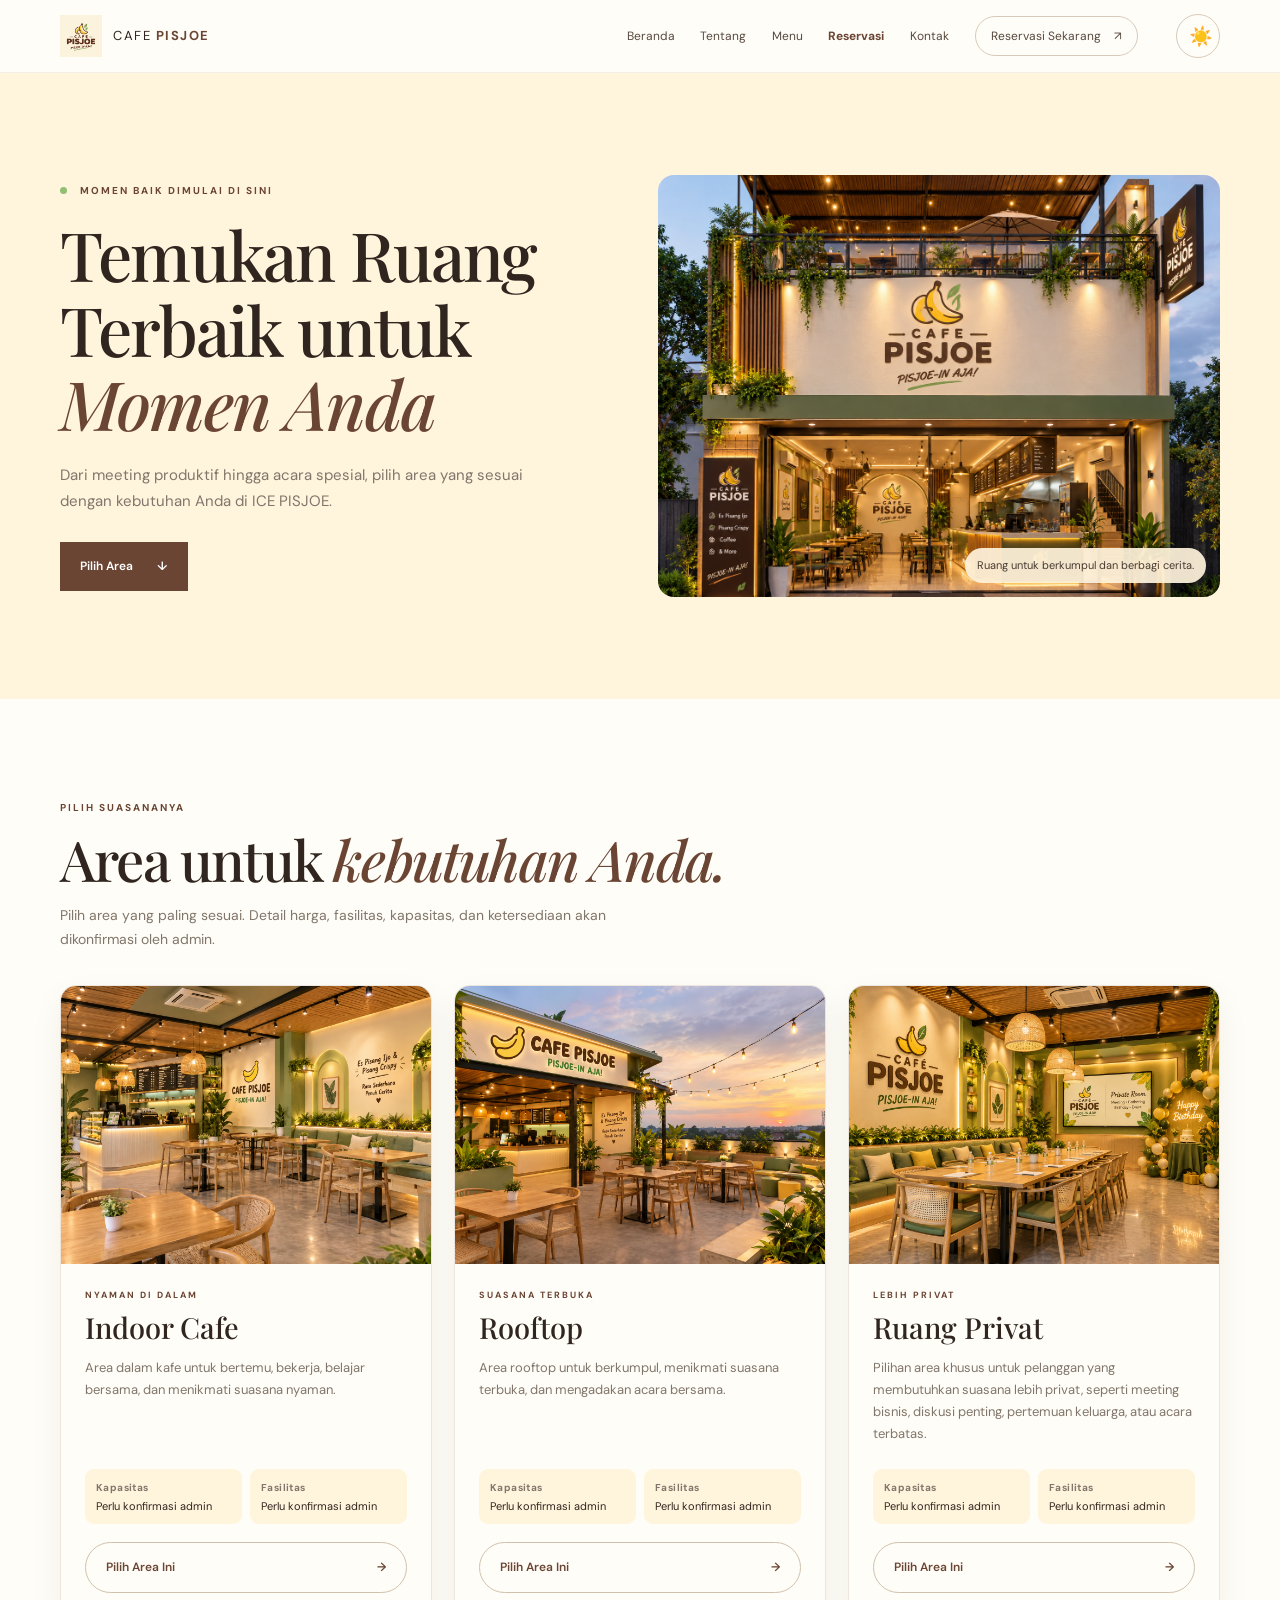
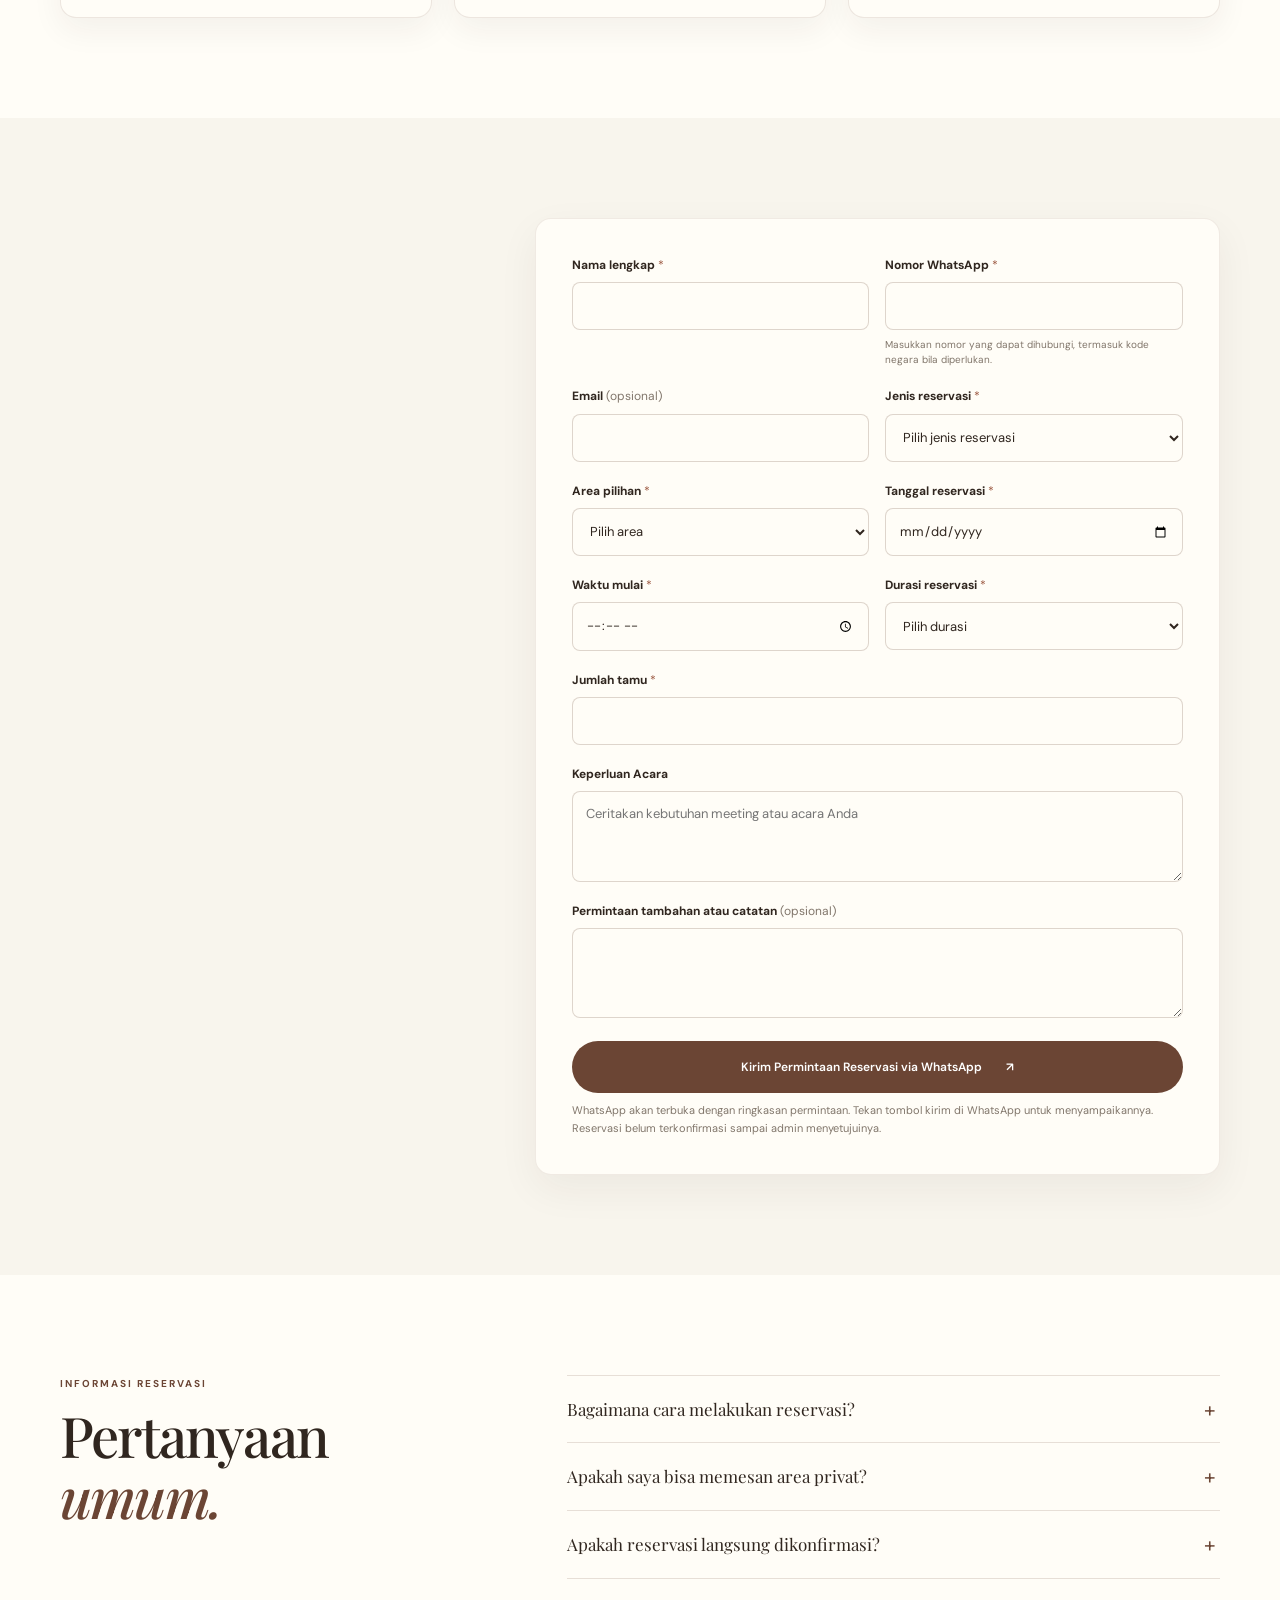
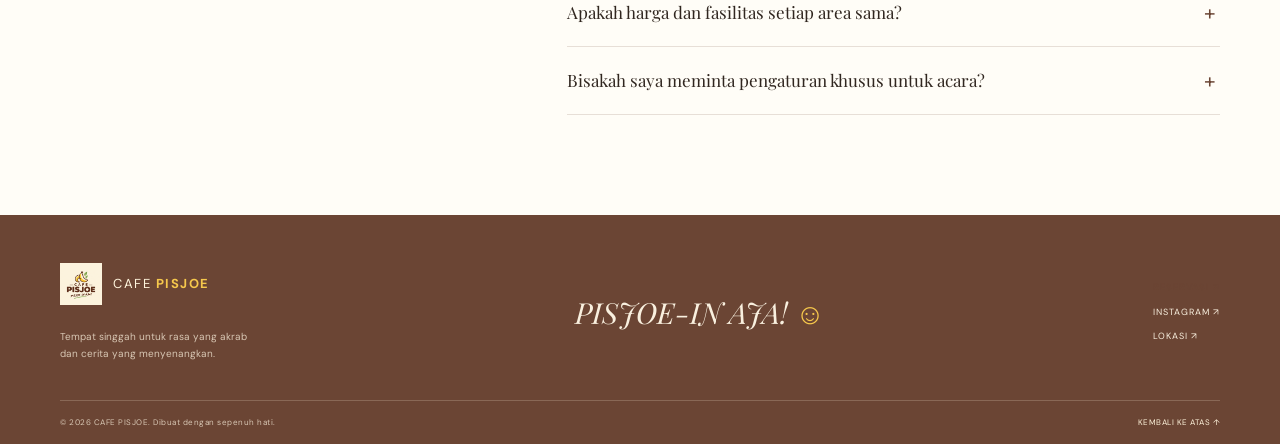
==== reservasi.html @ 421afbc8 "Update website ICE PISJOE dan halaman reservasi" ====
<!DOCTYPE html>
<html lang="id">
<head>
  <meta charset="UTF-8">
  <meta name="viewport" content="width=device-width, initial-scale=1.0">
  <meta name="theme-color" content="#fff4dc">
  <meta name="description" content="Ajukan permintaan reservasi Indoor, Rooftop, atau Area Privat di CAFE PISJOE.">
  <title>Reservasi — CAFE PISJOE</title>
  <script>
    (() => {
      let theme = 'light';
      try {
        const savedTheme = localStorage.getItem('ice-pisjoe-theme');
        if (savedTheme === 'light' || savedTheme === 'dark') theme = savedTheme;
        else if (window.matchMedia?.('(prefers-color-scheme: dark)').matches) theme = 'dark';
      } catch {
        if (window.matchMedia?.('(prefers-color-scheme: dark)').matches) theme = 'dark';
      }
      document.documentElement.dataset.theme = theme;
    })();
  </script>
  <link rel="stylesheet" href="style.css">
  <link rel="stylesheet" href="reservasi.css">
  <script src="reservasi.js" defer></script>
</head>
<body class="reservation-page" id="top">
  <header class="site-header">
    <nav class="navbar container" aria-label="Navigasi utama">
      <a class="brand" href="index.html#beranda" aria-label="CAFE PISJOE, beranda"><img class="brand-logo" src="images/logo.png" alt="Logo CAFE PISJOE"><span>CAFE <strong>PISJOE</strong></span></a>
      <div class="nav-links" id="nav-links">
        <a href="index.html#beranda">Beranda</a>
        <a href="index.html#tentang">Tentang</a>
        <a href="index.html#menu">Menu</a>
        <a href="reservasi.html" aria-current="page">Reservasi</a>
        <a href="index.html#lokasi">Kontak</a>
        <a class="nav-cta" href="#form-reservasi">Reservasi Sekarang <span aria-hidden="true">↗</span></a>
      </div>
      <div class="navbar-actions">
        <button class="menu-toggle" type="button" aria-label="Buka menu navigasi" aria-expanded="false" aria-controls="nav-links"><span></span><span></span></button>
        <button class="theme-toggle" type="button" aria-label="Aktifkan mode gelap" aria-pressed="false"><span class="theme-toggle-icon" aria-hidden="true">☀️</span></button>
      </div>
    </nav>
  </header>

  <main>
    <section class="reservation-hero">
      <div class="container reservation-hero-grid">
        <div class="reservation-hero-copy">
          <p class="eyebrow"><span class="dot"></span> MOMEN BAIK DIMULAI DI SINI</p>
          <h1>Temukan Ruang Terbaik untuk <em>Momen Anda</em></h1>
          <p class="reservation-lead">Dari meeting produktif hingga acara spesial, pilih area yang sesuai dengan kebutuhan Anda di ICE PISJOE.</p>
          <a class="button button-dark" href="#pilih-area">Pilih Area <span aria-hidden="true">↓</span></a>
        </div>
        <div class="reservation-hero-photo">
          <img src="images/hero.jpg" alt="Suasana CAFE PISJOE" fetchpriority="high">
          <span class="reservation-photo-caption">Ruang untuk berkumpul dan berbagi cerita.</span>
        </div>
      </div>
    </section>

    <section class="reservation-section reservation-areas" id="pilih-area">
      <div class="container">
        <div class="reservation-section-heading">
          <p class="eyebrow">PILIH SUASANANYA</p>
          <h2>Area untuk <em>kebutuhan Anda.</em></h2>
          <p>Pilih area yang paling sesuai. Detail harga, fasilitas, kapasitas, dan ketersediaan akan dikonfirmasi oleh admin.</p>
        </div>
        <div class="reservation-area-grid">
          <article class="reservation-area-card">
            <div class="reservation-area-photo"><img src="images/interior-cafe.jpg" alt="Area dalam CAFE PISJOE" loading="lazy"></div>
            <div class="reservation-area-content">
              <p class="eyebrow">NYAMAN DI DALAM</p>
              <h3>Indoor Cafe</h3>
              <p>Area dalam kafe untuk bertemu, bekerja, belajar bersama, dan menikmati suasana nyaman.</p>
              <dl class="reservation-area-details">
                <div><dt>Kapasitas</dt><dd>Perlu konfirmasi admin</dd></div>
                <div><dt>Fasilitas</dt><dd>Perlu konfirmasi admin</dd></div>
              </dl>
              <button class="button button-outline reservation-select-area" type="button" data-area="indoor">Pilih Area Ini <span aria-hidden="true">→</span></button>
            </div>
          </article>
          <article class="reservation-area-card">
            <div class="reservation-area-photo"><img src="images/rooftop.jpg" alt="Area rooftop CAFE PISJOE" loading="lazy"></div>
            <div class="reservation-area-content">
              <p class="eyebrow">SUASANA TERBUKA</p>
              <h3>Rooftop</h3>
              <p>Area rooftop untuk berkumpul, menikmati suasana terbuka, dan mengadakan acara bersama.</p>
              <dl class="reservation-area-details">
                <div><dt>Kapasitas</dt><dd>Perlu konfirmasi admin</dd></div>
                <div><dt>Fasilitas</dt><dd>Perlu konfirmasi admin</dd></div>
              </dl>
              <button class="button button-outline reservation-select-area" type="button" data-area="rooftop">Pilih Area Ini <span aria-hidden="true">→</span></button>
            </div>
          </article>
          <article class="reservation-area-card">
            <div class="reservation-area-photo reservation-private-photo">
              <img src="images/room-privat.jpg" alt="Room Privat ICE PISJOE" loading="lazy">
              <div class="reservation-private-placeholder reservation-image-fallback" aria-hidden="true">
                <span class="reservation-placeholder-icon">✦</span>
                <span>Foto area privat akan ditambahkan</span>
              </div>
            </div>
            <div class="reservation-area-content">
              <p class="eyebrow">LEBIH PRIVAT</p>
              <h3>Ruang Privat</h3>
              <p>Pilihan area khusus untuk pelanggan yang membutuhkan suasana lebih privat, seperti meeting bisnis, diskusi penting, pertemuan keluarga, atau acara terbatas.</p>
              <dl class="reservation-area-details">
                <div><dt>Kapasitas</dt><dd>Perlu konfirmasi admin</dd></div>
                <div><dt>Fasilitas</dt><dd>Perlu konfirmasi admin</dd></div>
              </dl>
              <button class="button button-outline reservation-select-area" type="button" data-area="privat">Pilih Area Ini <span aria-hidden="true">→</span></button>
            </div>
          </article>
        </div>
      </div>
    </section>

    <section class="reservation-section reservation-form-section" id="form-reservasi">
      <div class="container reservation-form-layout">
        <div class="reservation-form-intro">
          <p class="eyebrow">LANGKAH BERIKUTNYA</p>
          <h2>Ajukan <em>reservasi.</em></h2>
          <p>Isi detail yang diperlukan. Permintaan Anda akan diteruskan ke admin melalui WhatsApp untuk diperiksa.</p>
          <div class="reservation-notice">
            <span aria-hidden="true">i</span>
            <p>Reservasi akan dikonfirmasi oleh admin berdasarkan ketersediaan area dan jadwal. Informasi harga, fasilitas, serta ketentuan reservasi akan disampaikan melalui WhatsApp.</p>
          </div>
        </div>

        <form class="reservation-form" id="reservation-form" novalidate>
          <div class="reservation-form-grid">
            <div class="reservation-field">
              <label for="customer-name">Nama lengkap <span aria-hidden="true">*</span></label>
              <input id="customer-name" name="name" type="text" autocomplete="name" required>
            </div>
            <div class="reservation-field">
              <label for="customer-phone">Nomor WhatsApp <span aria-hidden="true">*</span></label>
              <input id="customer-phone" name="phone" type="tel" autocomplete="tel" inputmode="tel" aria-describedby="phone-help" required>
              <small id="phone-help">Masukkan nomor yang dapat dihubungi, termasuk kode negara bila diperlukan.</small>
            </div>
            <div class="reservation-field">
              <label for="customer-email">Email <span>(opsional)</span></label>
              <input id="customer-email" name="email" type="email" autocomplete="email">
            </div>
            <div class="reservation-field">
              <label for="event-type">Jenis reservasi <span aria-hidden="true">*</span></label>
              <select id="event-type" name="eventType" required>
                <option value="">Pilih jenis reservasi</option>
                <option>Meeting atau rapat</option>
                <option>Kerja kelompok</option>
                <option>Ulang tahun</option>
                <option>Arisan atau kumpul keluarga</option>
                <option>Acara komunitas</option>
                <option>Acara privat</option>
                <option>Lainnya</option>
              </select>
            </div>
            <div class="reservation-field">
              <label for="reservation-area">Area pilihan <span aria-hidden="true">*</span></label>
              <select id="reservation-area" name="area" required>
                <option value="">Pilih area</option>
                <option value="indoor">Indoor</option>
                <option value="rooftop">Rooftop</option>
                <option value="privat">Area Privat</option>
              </select>
            </div>
            <div class="reservation-field">
              <label for="reservation-date">Tanggal reservasi <span aria-hidden="true">*</span></label>
              <input id="reservation-date" name="date" type="date" required>
            </div>
            <div class="reservation-field">
              <label for="reservation-time">Waktu mulai <span aria-hidden="true">*</span></label>
              <input id="reservation-time" name="time" type="time" required>
            </div>
            <div class="reservation-field">
              <label for="reservation-duration">Durasi reservasi <span aria-hidden="true">*</span></label>
              <select id="reservation-duration" name="duration" required>
                <option value="">Pilih durasi</option>
                <option>1 jam</option><option>2 jam</option><option>3 jam</option><option>4 jam</option><option>Lebih dari 4 jam</option>
              </select>
            </div>
            <div class="reservation-field reservation-field-full">
              <label for="guest-count">Jumlah tamu <span aria-hidden="true">*</span></label>
              <input id="guest-count" name="guests" type="number" min="1" step="1" inputmode="numeric" required>
            </div>
            <div class="reservation-field reservation-field-full">
              <label for="event-purpose">Keperluan Acara</label>
              <textarea id="event-purpose" name="purpose" rows="3" placeholder="Ceritakan kebutuhan meeting atau acara Anda"></textarea>
            </div>
            <div class="reservation-field reservation-field-full">
              <label for="reservation-notes">Permintaan tambahan atau catatan <span>(opsional)</span></label>
              <textarea id="reservation-notes" name="notes" rows="3"></textarea>
            </div>
          </div>
          <button class="button button-dark reservation-submit" type="submit">Kirim Permintaan Reservasi via WhatsApp <span aria-hidden="true">↗</span></button>
          <p class="reservation-form-status" id="reservation-status" role="status" aria-live="polite"></p>
          <p class="reservation-submit-note">WhatsApp akan terbuka dengan ringkasan permintaan. Tekan tombol kirim di WhatsApp untuk menyampaikannya. Reservasi belum terkonfirmasi sampai admin menyetujuinya.</p>
        </form>
      </div>
    </section>

    <section class="reservation-section reservation-faq-section">
      <div class="container reservation-faq-layout">
        <div class="reservation-section-heading">
          <p class="eyebrow">INFORMASI RESERVASI</p>
          <h2>Pertanyaan <em>umum.</em></h2>
        </div>
        <div class="reservation-faq-list">
          <details><summary>Bagaimana cara melakukan reservasi?</summary><p>Isi formulir, lalu pilih kirim melalui WhatsApp. WhatsApp akan menyiapkan pesan; tekan tombol kirim di sana agar permintaan diterima admin. Admin akan menghubungi Anda untuk konfirmasi.</p></details>
          <details><summary>Apakah saya bisa memesan area privat?</summary><p>Anda dapat memilih Area Privat pada formulir. Ketersediaan, harga, dan detailnya akan dikonfirmasi oleh admin melalui WhatsApp.</p></details>
          <details><summary>Apakah reservasi langsung dikonfirmasi?</summary><p>Tidak. Formulir ini mengirimkan permintaan, bukan konfirmasi otomatis. Reservasi dianggap terkonfirmasi setelah admin menyetujuinya.</p></details>
          <details><summary>Apakah harga dan fasilitas setiap area sama?</summary><p>Informasi harga dan fasilitas setiap area akan disampaikan oleh admin saat menindaklanjuti permintaan Anda.</p></details>
          <details><summary>Bisakah saya meminta pengaturan khusus untuk acara?</summary><p>Tuliskan kebutuhan atau permintaan Anda pada kolom keperluan acara dan catatan. Admin akan memberi tahu detail yang dapat disiapkan.</p></details>
        </div>
      </div>
    </section>
  </main>

  <footer class="footer">
    <div class="container footer-main">
      <div><a class="brand footer-brand" href="index.html#beranda"><img class="brand-logo" src="images/logo.png" alt="Logo CAFE PISJOE"><span>CAFE <strong>PISJOE</strong></span></a><p>Tempat singgah untuk rasa yang akrab<br>dan cerita yang menyenangkan.</p></div>
      <div class="footer-tagline">PISJOE-IN AJA! <span>☺</span></div>
      <div class="footer-social"><a href="reservasi.html" aria-current="page">RESERVASI ↗</a><a href="https://www.instagram.com/anggimlvn?stkn=bTQ1YjJnZW9vN2g3" target="_blank" rel="noreferrer">INSTAGRAM ↗</a><a href="index.html#lokasi">LOKASI ↗</a></div>
    </div>
    <div class="container footer-bottom"><span>© <span id="year">2026</span> CAFE PISJOE. Dibuat dengan sepenuh hati.</span><a href="#top">KEMBALI KE ATAS ↑</a></div>
  </footer>
</body>
</html>
---- style.css ----
@import url('https://fonts.googleapis.com/css2?family=DM+Sans:wght@400;500;600;700&family=Playfair+Display:ital,wght@0,500;0,600;0,700;1,500;1,600&display=swap');

:root{--pistachio:#8FBF72;--cream:#FFF4DC;--banana:#F6C84C;--brown:#6B4534;--ink:#30261f;--muted:#81766b;--white:#fffdf7;--serif:'Playfair Display',Georgia,serif;--sans:'DM Sans',Arial,sans-serif;--container:1160px}
*{box-sizing:border-box}html{scroll-behavior:smooth;scroll-padding-top:90px}body{margin:0;background:var(--white);color:var(--ink);font-family:var(--sans);font-size:15px;line-height:1.7}a{color:inherit;text-decoration:none}button{font:inherit}.container{width:min(var(--container),calc(100% - 64px));margin-inline:auto}.section-pad{padding:110px 0}.site-header{position:sticky;top:0;z-index:10;background:rgba(255,253,247,.93);backdrop-filter:blur(12px);border-bottom:1px solid rgba(107,69,52,.08)}.navbar{height:78px;display:flex;align-items:center;justify-content:space-between}.brand{display:inline-flex;gap:11px;align-items:center;font-size:13px;letter-spacing:1.5px}.brand strong{color:var(--brown)}.brand-mark{display:grid;place-items:center;width:36px;height:36px;background:var(--pistachio);color:white;border-radius:50%;font-family:var(--serif);font-size:23px;font-style:italic}.nav-links{display:flex;align-items:center;gap:31px;font-size:12px;color:#574a40}.nav-links>a:not(.nav-cta):hover,.text-link:hover{color:var(--brown)}.nav-cta{padding:11px 16px;border:1px solid #d8cabb;border-radius:3px}.nav-cta span{margin-left:10px}.menu-toggle{display:none}.hero{background:var(--cream);padding:76px 0 22px}.hero-grid{display:grid;grid-template-columns:.92fr 1.08fr;gap:8%;align-items:center}.eyebrow{font-size:10px;letter-spacing:2px;font-weight:700;color:var(--brown);margin:0 0 18px}.dot{display:inline-block;width:7px;height:7px;background:var(--pistachio);border-radius:50%;margin-right:9px}.hero h1,.section-heading h2,.about h2,.rooftop h2,.review-heading h2,.location h2{font-family:var(--serif);font-weight:500;letter-spacing:-1.8px;line-height:1.11;margin:0;font-size:clamp(48px,6vw,76px)}h1 em,h2 em{color:var(--brown);font-weight:500}.hero-description{max-width:410px;color:#716456;margin:23px 0 27px}.hero-actions{display:flex;align-items:center;gap:25px}.button{display:inline-flex;align-items:center;justify-content:center;gap:24px;padding:14px 20px;font-size:12px;font-weight:600;transition:transform .2s,background .2s}.button:hover{transform:translateY(-2px)}.button-dark{background:var(--brown);color:white}.button-light{background:var(--cream);color:var(--brown)}.button-outline{border:1px solid #cfc1ad;color:var(--brown)}.text-link{font-size:12px;font-weight:600}.text-link span{margin-left:8px}.hero-note{display:flex;align-items:center;gap:12px;margin-top:44px;font-size:11px;color:#81766b}.note-stars,.review-stars{color:#bd9024;letter-spacing:3px}.image-placeholder{display:flex;flex-direction:column;justify-content:center;align-items:center;text-align:center;color:var(--brown);background:linear-gradient(145deg,#e9dfc9,#d8d0bd);position:relative;overflow:hidden;font-size:13px}.image-placeholder::before,.image-placeholder::after{content:"";position:absolute;border:1px solid rgba(107,69,52,.12);border-radius:50%;width:220px;height:220px;pointer-events:none}.image-placeholder::after{width:310px;height:310px}.image-placeholder small{font-size:8px;letter-spacing:2px;margin-top:6px;color:#887665}.placeholder-icon{font-size:28px;color:#9a8b71;margin-bottom:7px}.hero-placeholder{height:490px;background:linear-gradient(145deg,#d6dfc6,#ede2c9)}.hero-sticker{position:absolute;top:24px;left:24px;background:var(--banana);color:var(--brown);width:95px;height:95px;border-radius:50%;display:grid;place-content:center;font-size:12px;font-weight:700;line-height:1.15;transform:rotate(-10deg)}.hero-sticker span{font-size:16px}.hero-caption{position:absolute;bottom:20px;right:22px;text-align:right;font-family:var(--serif);font-style:italic;font-size:15px;color:white;text-shadow:0 1px 5px #544738}.hero-bottom{display:flex;justify-content:space-between;margin-top:50px;font-size:8px;letter-spacing:1.6px;color:#84796c}.scroll-cue b{color:var(--brown);font-size:13px;margin-left:10px}.about{background:var(--white)}.about-grid{display:grid;grid-template-columns:1fr .9fr;gap:12%;align-items:center}.about-image{height:445px;background:linear-gradient(155deg,#e2d7c6,#c7d1b8)}.image-label{position:absolute;bottom:18px;left:20px;font-size:8px;letter-spacing:1.5px}.about-copy h2,.rooftop h2,.review-heading h2,.location h2{font-size:clamp(43px,5vw,60px)}.about-copy>p:not(.eyebrow){max-width:450px;color:var(--muted);font-size:13px;margin:22px 0}.about-copy .text-link{display:inline-block;margin-top:9px;border-bottom:1px solid #c5b3a1;padding-bottom:7px}.menu-section{background:#f8f5ed}.section-heading{display:flex;align-items:end;justify-content:space-between;margin-bottom:42px}.section-heading h2{font-size:clamp(43px,5vw,60px)}.section-heading>p{max-width:310px;margin:0 0 5px;color:var(--muted);font-size:13px}.menu-grid{display:grid;grid-template-columns:1fr 1fr;gap:28px}.menu-image{height:330px}.drink-card .menu-image{background:linear-gradient(145deg,#d5e0ca,#e9dfc9)}.snack-card .menu-image{background:linear-gradient(145deg,#eeddae,#e3cfb6)}.menu-badge{position:absolute;right:17px;top:16px;width:34px;height:34px;display:grid;place-items:center;background:var(--white);border-radius:50%;font-size:10px}.menu-info{display:flex;justify-content:space-between;align-items:center;margin-top:21px}.menu-info .eyebrow{margin-bottom:4px;font-size:8px}.menu-info h3{font-family:var(--serif);font-size:24px;font-weight:500;letter-spacing:.3px;margin:0}.menu-arrow{font-size:22px;color:var(--brown)}.menu-description{font-size:12px;color:var(--muted);max-width:430px;margin:6px 0}.menu-footnote{font-size:10px;color:#978d81;margin:25px 0 0}.rooftop{background:var(--white)}.rooftop-panel{display:grid;grid-template-columns:.85fr 1.15fr;background:var(--pistachio);min-height:460px;padding:44px;gap:6%;align-items:center}.rooftop-copy{position:relative;padding:20px 0 20px 20px}.rooftop-copy .eyebrow{color:#35513a}.rooftop h2{font-size:clamp(42px,4.5vw,58px)}.rooftop h2 em{color:#fff4dc}.rooftop-copy>p:not(.eyebrow){color:#38533c;max-width:340px;font-size:13px;margin:20px 0 25px}.rooftop-image{height:365px;background:linear-gradient(145deg,#e6dcc7,#ccd7bc)}.rooftop-scribble{position:absolute;right:0;bottom:20px;color:#f3d874;font-family:var(--serif);font-style:italic;font-size:14px;transform:rotate(-8deg)}.gallery{padding-top:65px}.gallery-heading{margin-bottom:33px}.gallery-heading h2{font-size:clamp(40px,4.8vw,56px)}.gallery-grid{display:grid;grid-template-columns:1.1fr 1fr 1fr;grid-template-rows:200px 200px;gap:13px}.gallery-tile{min-height:0}.gallery-tall{grid-row:span 2;background:linear-gradient(145deg,#dce2cf,#e6d9c3)}.gallery-tile:nth-child(2){background:linear-gradient(145deg,#e6dccb,#d1d9c4)}.gallery-tile:nth-child(4){background:linear-gradient(145deg,#e8d6c2,#d0dcc7)}.gallery-tile:nth-child(5){background:linear-gradient(145deg,#ded8c6,#cbd5c1)}.gallery-accent{display:grid;place-content:center;text-align:center;background:var(--banana);color:var(--brown);position:relative}.gallery-accent p{font-family:var(--serif);font-size:24px;line-height:1.2;margin:0}.gallery-accent em{font-size:18px}.accent-sun{position:absolute;top:14px;left:17px;font-size:20px}.accent-smile{position:absolute;bottom:10px;right:18px;font-size:20px}.instagram{padding:57px 0;background:var(--cream)}.instagram-inner{display:flex;align-items:center;gap:25px}.instagram-icon{font-size:38px;color:var(--brown)}.instagram-inner .eyebrow{margin-bottom:7px}.instagram h2{font-family:var(--serif);font-size:32px;font-weight:500;margin:0;line-height:1.2}.instagram h2 em{color:var(--brown)}.instagram-inner>div>p:last-child{font-size:11px;color:var(--muted);margin:7px 0 0}.instagram-inner .button{margin-left:auto}.reviews{background:var(--white)}.review-layout{display:grid;grid-template-columns:.8fr 1.2fr;gap:13%;align-items:center}.review-controls{display:flex;align-items:center;gap:9px;margin-top:32px}.review-controls button{background:transparent;border:1px solid #d8cfc1;width:36px;height:36px;color:var(--brown);cursor:pointer}.review-controls button:hover{background:var(--cream)}.review-count{font-size:9px;letter-spacing:1px;color:#93877a;margin-left:9px}.review-content{position:relative;padding:22px 0}.quote-mark{font-family:var(--serif);font-size:76px;line-height:.8;color:var(--pistachio)}.review-quote{font-family:var(--serif);font-size:clamp(20px,2.4vw,29px);line-height:1.45;margin:9px 0 28px;max-width:620px}.review-person{display:flex;align-items:center;gap:12px}.review-avatar{width:38px;height:38px;display:grid;place-items:center;border-radius:50%;background:var(--cream);color:var(--brown);font-family:var(--serif)}.review-person strong,.review-person small{display:block}.review-person strong{font-size:11px}.review-person small{font-size:8px;letter-spacing:1px;color:var(--muted)}.review-stars{margin-left:auto;font-size:11px}.location{background:#f8f5ed}.location-grid{display:grid;grid-template-columns:.8fr 1.2fr;gap:10%;align-items:center}.location-copy>p:not(.eyebrow){color:var(--muted);font-size:12px;max-width:380px;margin:20px 0}.location-details{display:grid;gap:15px;margin:25px 0}.location-details>div{display:flex;align-items:center;gap:12px}.detail-icon{display:grid;place-items:center;width:33px;height:33px;background:var(--cream);color:var(--brown);border-radius:50%;font-size:18px}.location-details strong,.location-details small{display:block}.location-details strong{font-size:8px;letter-spacing:1.3px}.location-details small{font-size:11px;color:var(--muted)}.map-placeholder{height:385px;background:linear-gradient(145deg,#e0dfd0,#d3ddcd);gap:7px}.map-pin{display:grid;place-items:center;width:48px;height:48px;border-radius:50% 50% 50% 0;transform:rotate(-45deg);background:var(--pistachio);color:white;font-size:22px}.map-placeholder strong{font-size:10px;letter-spacing:1px;margin-top:8px}.map-placeholder small{font-size:10px;color:var(--muted)}.footer{background:var(--brown);color:#f9f0df;padding:48px 0 0}.footer-main{display:flex;justify-content:space-between;align-items:center;padding-bottom:38px}.footer-brand{color:#fff4dc}.footer-brand strong{color:var(--banana)}.footer-main>div:first-child>p{font-size:10px;color:#d8c7b4;margin:14px 0 0}.footer-tagline{font-family:var(--serif);font-size:29px;font-style:italic}.footer-tagline span{color:var(--banana)}.footer-social{display:grid;gap:9px;font-size:9px;letter-spacing:1px}.footer-bottom{border-top:1px solid rgba(255,244,220,.2);display:flex;justify-content:space-between;padding:15px 0;font-size:8px;letter-spacing:.5px;color:#d8c7b4}.footer-bottom a{color:#fff4dc}
@media(max-width:800px){.container{width:min(100% - 42px,var(--container))}.section-pad{padding:78px 0}.nav-links{gap:17px}.hero{padding-top:55px}.hero-grid{gap:5%}.hero-placeholder{height:410px}.hero h1{font-size:56px}.about-grid{gap:7%}.about-image{height:390px}.rooftop-panel{padding:28px;gap:4%}.rooftop-image{height:320px}.gallery-grid{grid-template-rows:170px 170px}.location-grid{gap:7%}}
@media(max-width:640px){html{scroll-padding-top:70px}.container{width:calc(100% - 40px)}.section-pad{padding:68px 0}.navbar{height:68px}.menu-toggle{display:flex;flex-direction:column;gap:5px;border:0;background:transparent;padding:10px;cursor:pointer}.menu-toggle span{height:1px;width:22px;background:var(--brown)}.nav-links{display:none;position:absolute;top:68px;left:0;right:0;padding:18px 20px 22px;background:var(--white);border-bottom:1px solid #e9e0d3;flex-direction:column;align-items:stretch;gap:0}.nav-links.open{display:flex}.nav-links>a{padding:10px 0}.nav-links .nav-cta{margin-top:7px;padding:11px 13px}.hero{padding:48px 0 20px}.hero-grid,.about-grid,.review-layout,.location-grid{grid-template-columns:1fr;gap:34px}.hero h1{font-size:clamp(49px,13vw,68px)}.hero-description{font-size:13px}.hero-placeholder{height:350px}.hero-note{margin-top:26px}.hero-bottom{margin-top:29px;font-size:7px;letter-spacing:1px}.scroll-cue b{margin-left:3px}.about-image{height:330px;order:2}.about-copy h2,.rooftop h2,.review-heading h2,.location h2{font-size:48px}.about-copy>p:not(.eyebrow){font-size:12px}.section-heading{align-items:start;flex-direction:column;gap:15px;margin-bottom:27px}.section-heading h2{font-size:47px}.section-heading>p{font-size:12px}.menu-grid{grid-template-columns:1fr;gap:31px}.menu-image{height:290px}.rooftop-panel{grid-template-columns:1fr;padding:28px 23px;gap:23px}.rooftop-copy{padding:0}.rooftop-image{height:280px}.rooftop-scribble{right:6px;bottom:-12px}.gallery{padding-top:54px}.gallery-heading{flex-direction:column}.gallery-grid{grid-template-columns:1fr 1fr;grid-template-rows:190px 150px 150px;gap:9px}.gallery-tall{grid-row:span 2}.gallery-accent p{font-size:20px}.gallery-tile:nth-child(5){grid-column:2}.instagram{padding:38px 0}.instagram-inner{display:grid;grid-template-columns:38px 1fr;gap:13px}.instagram h2{font-size:25px}.instagram-inner .button{grid-column:2;margin:5px 0 0;justify-self:start}.review-layout{gap:23px}.review-controls{margin-top:20px}.review-content{padding-top:8px}.review-quote{font-size:23px}.location-grid{gap:27px}.map-placeholder{height:290px}.footer{padding-top:35px}.footer-main{align-items:flex-start;display:grid;grid-template-columns:1fr 1fr;gap:25px 10px}.footer-tagline{font-size:23px;text-align:right}.footer-social{grid-column:1/-1;display:flex;gap:20px}.footer-bottom{font-size:7px;gap:12px;align-items:center}.footer-bottom a{white-space:nowrap}}
@media(prefers-reduced-motion:reduce){html{scroll-behavior:auto}*,*::before,*::after{transition:none!important}}

/* Project photos */
.brand-logo{display:block;width:42px;height:42px;object-fit:contain;flex:none}.menu-image,.rooftop-image{position:relative;overflow:hidden}.menu-image img,.rooftop-image img{display:block;width:100%;height:100%;object-fit:cover}.menu-image .menu-badge{z-index:1}

/* Tampilkan foto menu utuh tanpa memotongnya */
.menu-image{background:#f8f5ed}.menu-image img{object-fit:contain}

/* Foto hero dan interior cafe */
.hero-visual,.about-image{position:relative;overflow:hidden}.section-photo{position:absolute;inset:0;display:block;width:100%;height:100%;object-fit:cover}.hero-visual>*:not(.section-photo),.about-image>*:not(.section-photo){z-index:1}

/* Foto galeri sudut cafe */
.gallery-tile:not(.gallery-accent){position:relative;overflow:hidden}.gallery-tile img{display:block;width:100%;height:100%;object-fit:cover}

/* Menu sliders */
.menu-slider-section{margin-top:42px}.menu-slider-heading{display:flex;align-items:center;justify-content:space-between;gap:16px;margin-bottom:14px}.menu-slider-heading h3{margin:0;font-family:var(--serif);font-size:clamp(23px,3vw,32px);font-weight:500;color:var(--brown)}.menu-position{font-size:11px;letter-spacing:1px;color:var(--muted);font-variant-numeric:tabular-nums}.menu-slider{display:grid;grid-template-columns:44px minmax(0,1fr) 44px;align-items:center;gap:18px;min-width:0}.menu-slider:focus-visible{outline:2px solid var(--pistachio);outline-offset:5px}.menu-control{display:grid;place-items:center;width:42px;height:42px;border:1px solid #d8cfc1;border-radius:50%;background:var(--white);color:var(--brown);font-size:22px;cursor:pointer;transition:background .2s,transform .2s}.menu-control:hover{background:var(--cream);transform:translateY(-2px)}.menu-control:focus-visible{outline:2px solid var(--brown);outline-offset:3px}.menu-slide{display:grid;grid-template-columns:minmax(0,1fr) minmax(0,1fr);align-items:stretch;min-width:0;overflow:hidden;background:var(--white);box-shadow:0 12px 35px rgba(65,48,32,.06)}.menu-slide-image{position:relative;min-width:0;min-height:330px;background:#f8f5ed}.menu-slide-image img{display:block;width:100%;height:100%;min-height:330px;object-fit:contain}.menu-slide-copy{display:flex;flex-direction:column;justify-content:center;min-width:0;padding:clamp(24px,5vw,58px)}.menu-slide-copy .eyebrow{margin-bottom:10px}.menu-slide-copy h4{margin:0;font-family:var(--serif);font-size:clamp(27px,4vw,42px);font-weight:500;line-height:1.15;overflow-wrap:anywhere}.menu-slide-copy .menu-description{font-size:14px;line-height:1.7;margin:15px 0 20px}.menu-price{margin:0;color:var(--brown);font-size:14px;font-weight:700}.menu-empty{grid-column:1/-1;padding:26px;text-align:center;color:var(--muted);font-size:13px}
@media(max-width:640px){.menu-slider-section{margin-top:32px}.menu-slider{grid-template-columns:36px minmax(0,1fr) 36px;gap:8px}.menu-control{width:34px;height:34px;font-size:18px}.menu-slide{grid-template-columns:1fr}.menu-slide-image,.menu-slide-image img{height:245px;min-height:245px}.menu-slide-copy{padding:22px}.menu-slide-copy .menu-description{font-size:12px;margin:10px 0 14px}.menu-slider-heading{margin-bottom:10px}}
@media(prefers-reduced-motion:reduce){.menu-control{transition:none}}

/* Full-width menu cards, touch targets, and image fallbacks */
.menu-slider{grid-template-columns:repeat(2,minmax(0,1fr));gap:12px;touch-action:pan-y;min-width:0}
.menu-slide{grid-column:1/-1;grid-row:1;width:100%;min-width:0}
.menu-control{width:48px;height:48px;min-width:48px;min-height:48px}
.menu-prev{grid-column:1;grid-row:2;justify-self:start}
.menu-next{grid-column:2;grid-row:2;justify-self:end}
.menu-control:disabled{opacity:.45;cursor:not-allowed;transform:none}
.menu-slide-image{aspect-ratio:4/3;min-height:0;overflow:hidden;background:linear-gradient(145deg,var(--cream),#e7efdF)}
.menu-slide-image::before,.menu-slide-image::after{content:"";position:absolute;border:1px solid rgba(107,69,52,.1);border-radius:50%;width:190px;height:190px;pointer-events:none}
.menu-slide-image::after{width:270px;height:270px}
.menu-slide-image .menu-real-image{position:absolute;inset:0;display:block;width:100%;height:100%;min-height:0;object-fit:contain;background:var(--cream)}
.menu-slide-image .menu-real-image[hidden]{display:none}
.menu-photo-placeholder{position:absolute;inset:0;z-index:1;display:flex;flex-direction:column;align-items:center;justify-content:center;gap:8px;padding:18px;text-align:center;color:var(--brown);background:linear-gradient(145deg,var(--cream),#e7efdf)}
.menu-photo-icon{font-size:clamp(38px,7vw,60px);line-height:1}
.menu-photo-text{font-size:clamp(12px,2vw,15px);font-weight:600;letter-spacing:.2px}
.menu-slide-copy h4,.menu-slide-copy .menu-description,.menu-price{overflow-wrap:anywhere}
@media(max-width:640px){.menu-slider{gap:10px}.menu-slide{grid-template-columns:minmax(0,1fr)}.menu-slide-image{width:100%;height:auto;min-height:0;aspect-ratio:4/3}.menu-slide-image .menu-real-image{height:100%;min-height:0}.menu-slide-copy{padding:clamp(18px,6vw,24px)}.menu-slide-copy h4{font-size:clamp(25px,8vw,34px)}.menu-slide-copy .menu-description{font-size:13px;line-height:1.6}.menu-price{font-size:14px}}
@media(max-width:360px){.menu-slider-heading h3{font-size:22px}.menu-slider{gap:8px}.menu-control{width:46px;height:46px;min-width:46px;min-height:46px}.menu-slide-copy{padding:17px}.menu-slide-copy h4{font-size:25px}}

/* Responsive Google Maps embed */
.map-embed{display:block;padding:0;background:transparent}
.map-embed::before,.map-embed::after{content:none}
.map-embed iframe{display:block;width:100%;height:100%;border:0}

/* Isi bidang foto menu minuman tanpa mengubah bingkai atau layout slider. */
.menu-slider[data-menu-slider="drinks"] .menu-real-image{object-fit:cover;object-position:center}

/* Theme toggle */
.theme-toggle{display:grid;place-items:center;flex:none;width:44px;height:44px;margin-left:18px;padding:0;border:1px solid #d8cabb;border-radius:50%;background:transparent;color:var(--ink);font-size:20px;line-height:1;cursor:pointer;transition:color .22s ease,background-color .22s ease,border-color .22s ease,transform .22s ease}
.theme-toggle:hover{background:var(--cream);transform:translateY(-1px)}
.theme-toggle:focus-visible{outline:2px solid var(--pistachio);outline-offset:3px}
.menu-toggle:focus-visible,.nav-links a:focus-visible,.button:focus-visible,.text-link:focus-visible,.footer a:focus-visible,.review-controls button:focus-visible,.menu-control:focus-visible{outline:2px solid var(--pistachio);outline-offset:3px}
.site-header,.nav-links,.hero,.about,.menu-section,.rooftop,.instagram,.reviews,.location,.footer,.menu-slide,.eyebrow,.menu-price,.menu-position,.review-count,.review-controls button,.detail-icon,.nav-cta{transition:color .22s ease,background-color .22s ease,border-color .22s ease}
.button{transition:transform .2s,background-color .22s ease,color .22s ease,border-color .22s ease}
.menu-control{transition:background-color .2s,color .22s ease,border-color .22s ease,transform .2s}

/* Dark theme colors */
:root[data-theme="dark"]{color-scheme:dark;--cream:#202b25;--white:#26332d;--ink:#f7f3e9;--muted:#c2cbc4;--brown:#e6c39b}
:root[data-theme="dark"] body{background:#18221d;color:var(--ink)}
:root[data-theme="dark"] .site-header{background:rgba(24,34,29,.96);border-bottom-color:rgba(255,244,220,.12)}
:root[data-theme="dark"] .nav-links{color:var(--ink)}
:root[data-theme="dark"] .nav-cta,:root[data-theme="dark"] .button-outline{border-color:#66766b}
:root[data-theme="dark"] .hero-description,:root[data-theme="dark"] .hero-note,:root[data-theme="dark"] .hero-bottom,:root[data-theme="dark"] .menu-footnote,:root[data-theme="dark"] .review-count{color:var(--muted)}
:root[data-theme="dark"] .hero-sticker{color:#493722}
:root[data-theme="dark"] .menu-section,:root[data-theme="dark"] .location{background:#1e2923}
:root[data-theme="dark"] .button-dark{background:#507346;color:#fffdf7}
:root[data-theme="dark"] .button-light{background:#26332d;color:#fff4dc}
:root[data-theme="dark"] .button-outline{color:#f0d2ad}
:root[data-theme="dark"] .menu-slide{box-shadow:0 12px 35px rgba(0,0,0,.22)}
:root[data-theme="dark"] .menu-slide-image,:root[data-theme="dark"] .menu-slide-image .menu-real-image{background:#202b25}
:root[data-theme="dark"] .menu-photo-placeholder{background:linear-gradient(145deg,#29372e,#354536);color:#f3ead7}
:root[data-theme="dark"] .menu-photo-placeholder::before,:root[data-theme="dark"] .menu-photo-placeholder::after{border-color:rgba(255,244,220,.14)}
:root[data-theme="dark"] .review-controls button{border-color:#68766c;color:#f0d2ad}
:root[data-theme="dark"] .review-controls button:hover{background:#34443a}
:root[data-theme="dark"] .footer{background:#111a16;color:#f9f0df}
:root[data-theme="dark"] .footer-main>div:first-child>p,:root[data-theme="dark"] .footer-bottom{color:#d5d9d1}
:root[data-theme="dark"] .theme-toggle{border-color:#68766c;color:#fff4dc}
:root[data-theme="dark"] .theme-toggle:hover{background:#34443a}
:root[data-theme="dark"] .about-copy .text-link{border-bottom-color:#68766c}
:root[data-theme="dark"] .detail-icon{background:#34443a;color:#f0d2ad}

@media(prefers-reduced-motion:reduce){.theme-toggle{transition:none}}

/* Refined layout and shared component rhythm */
.navbar{height:72px;display:grid;grid-template-columns:auto minmax(0,1fr) auto;column-gap:clamp(18px,3vw,40px)}
.navbar .brand{white-space:nowrap}
.navbar-actions{display:flex;align-items:center;justify-content:flex-end;gap:8px;flex:none}
.nav-links{justify-content:flex-end;gap:clamp(15px,2vw,28px);min-width:0}
.nav-links>a:not(.nav-cta){white-space:nowrap}
.nav-cta{border-radius:999px;padding:9px 15px;white-space:nowrap}
.theme-toggle{width:44px;height:44px;margin:0;border-radius:50%;font-size:19px;line-height:1;display:grid;place-items:center;overflow:hidden}
.theme-toggle-icon{display:block;width:1em;height:1em;text-align:center;line-height:1;transform:translateY(-.015em)}
.menu-toggle{align-items:center;justify-content:center;width:44px;height:44px;padding:0;border:1px solid #d8cabb;border-radius:50%;background:transparent}
.menu-toggle span{flex:none}
.hero-visual,.about-image,.rooftop-image,.gallery-tile,.menu-slide,.review-content,.map-embed{border-radius:16px;overflow:hidden}
.menu-slide{border-radius:16px}
.menu-slider{row-gap:14px}
.menu-prev{justify-self:end;margin-right:4px}
.menu-next{justify-self:start;margin-left:4px}
.review-content{padding:clamp(24px,4vw,42px);background:var(--cream)}
.map-embed{height:clamp(350px,38vw,440px)}
.section-pad:not(.hero){padding-block:clamp(68px,8vw,100px)}
.site-header,.nav-links,.hero,.about,.menu-section,.rooftop,.instagram,.reviews,.location,.footer,.menu-slide,.review-content,.theme-toggle,.menu-toggle,.nav-cta,.button,.menu-control{transition:color .22s ease,background-color .22s ease,border-color .22s ease}
.button{transition:transform .2s,background-color .22s ease,color .22s ease,border-color .22s ease}
.menu-control{transition:background-color .2s,color .22s ease,border-color .22s ease,transform .2s}
:root[data-theme="dark"] .menu-toggle{border-color:#68766c;color:#fff4dc}
:root[data-theme="dark"] .nav-cta{border-color:#66766b}
:root[data-theme="dark"] .review-content{background:#202b25}
:root[data-theme="dark"] .gallery-accent{color:#6b4534}

@media(max-width:800px){
  .navbar{position:relative;display:flex;justify-content:space-between;height:68px;column-gap:0}
  .navbar-actions{gap:8px}
  .menu-toggle{display:flex;flex-direction:column;gap:5px;cursor:pointer}
  .nav-links{display:none;position:absolute;top:100%;left:0;right:0;z-index:11;padding:12px 18px 18px;background:var(--white);border:1px solid rgba(107,69,52,.12);border-top:0;border-radius:0 0 14px 14px;box-shadow:0 14px 28px rgba(48,38,31,.12);flex-direction:column;align-items:stretch;justify-content:flex-start;gap:0;color:var(--ink)}
  .nav-links.open{display:flex}
  .nav-links>a:not(.nav-cta){padding:12px 2px;border-bottom:1px solid rgba(107,69,52,.1)}
  .nav-links .nav-cta{display:flex;align-items:center;justify-content:space-between;margin-top:12px;padding:11px 14px}
  :root[data-theme="dark"] .nav-links{border-color:rgba(255,244,220,.14);box-shadow:0 14px 28px rgba(0,0,0,.28)}
  :root[data-theme="dark"] .nav-links>a:not(.nav-cta){border-color:rgba(255,244,220,.12)}
  .section-pad:not(.hero){padding-block:76px}
  .map-embed{height:clamp(300px,52vw,390px)}
}

@media(max-width:480px){
  .container{width:calc(100% - 36px)}
  .navbar .brand{gap:8px;font-size:12px;letter-spacing:1.1px}
  .brand-logo{width:38px;height:38px}
  .navbar-actions{gap:6px}
  .menu-toggle,.theme-toggle{width:44px;height:44px;min-width:44px;min-height:44px}
  .nav-links{padding-inline:16px}
  .section-pad:not(.hero){padding-block:68px}
  .hero-bottom{flex-wrap:wrap;gap:8px 14px}
  .review-content{padding:22px}
  .footer-bottom{align-items:flex-start;flex-wrap:wrap;gap:8px 16px;font-size:9px;letter-spacing:0}
  .footer-bottom a{white-space:normal}
}

@media(prefers-reduced-motion:reduce){.site-header,.nav-links,.hero,.about,.menu-section,.rooftop,.instagram,.reviews,.location,.footer,.menu-slide,.review-content,.theme-toggle,.menu-toggle,.nav-cta,.button,.menu-control{transition:none!important}}

/* Motion design: progressive reveal, gentle controls, and manual slide transitions */
html.motion-enabled{overflow-x:clip}
html.motion-enabled .reveal-item{opacity:0;transform:translateY(14px);transition:opacity .62s ease var(--reveal-delay,0ms),transform .66s cubic-bezier(.2,.7,.25,1) var(--reveal-delay,0ms)}
html.motion-enabled .reveal-item.reveal-from-left:not(.is-revealed){transform:translateX(-44px)}
html.motion-enabled .reveal-item.reveal-from-right:not(.is-revealed){transform:translateX(44px)}
html.motion-enabled .reveal-item.is-revealed{opacity:1;transform:translate(0,0)}
html.motion-enabled .hero-copy .reveal-item,.hero-visual.reveal-item{transition-duration:.76s}
html.motion-enabled .reveal-item.is-revealed{will-change:auto}
.menu-slide-image.slide-entering,.menu-slide-copy.slide-entering{opacity:0;transform:translateX(var(--slide-offset,0));transition:opacity .28s ease,transform .34s cubic-bezier(.2,.7,.25,1)}
.menu-slide-image.slide-entering.slide-entering-active,.menu-slide-copy.slide-entering.slide-entering-active{opacity:1;transform:translateX(0)}
.menu-slide-image .menu-real-image{transition:transform .38s cubic-bezier(.2,.7,.25,1)}
.menu-toggle span{transform-origin:center;transition:transform .22s ease,background-color .22s ease}
.menu-toggle[aria-expanded="true"] span:first-child{transform:translateY(3px) rotate(45deg)}
.menu-toggle[aria-expanded="true"] span:last-child{transform:translateY(-3px) rotate(-45deg)}
.nav-links a,.text-link,.footer a{transition:color .2s ease,transform .2s ease}
.button,.menu-control,.theme-toggle{transition:transform .2s ease,background-color .22s ease,color .22s ease,border-color .22s ease,box-shadow .22s ease}
.menu-toggle{transition:transform .2s ease,background-color .22s ease,border-color .22s ease}
.button:hover,.menu-control:hover,.theme-toggle:hover{box-shadow:0 5px 14px rgba(48,38,31,.1)}
.button:active,.menu-control:active,.theme-toggle:active,.menu-toggle:active{transform:scale(.97)}
.nav-links>a:hover,.text-link:hover,.footer a:hover{transform:translateY(-1px)}
.nav-links.open{animation:nav-panel-in .22s ease-out both}
@keyframes nav-panel-in{from{opacity:0;transform:translateY(-5px)}to{opacity:1;transform:translateY(0)}}

@media(hover:hover) and (prefers-reduced-motion:no-preference){
  .menu-slide-image:hover .menu-real-image:not([hidden]){transform:scale(1.02)}
}

@media(max-width:640px){
  html.motion-enabled .reveal-item.reveal-from-left:not(.is-revealed){transform:translateX(-26px)}
  html.motion-enabled .reveal-item.reveal-from-right:not(.is-revealed){transform:translateX(26px)}
}

@media(prefers-reduced-motion:reduce){
  .nav-links.open{animation:none!important}
  .menu-slide-image .menu-real-image{transition:none!important}
  .menu-slide-image:hover .menu-real-image:not([hidden]){transform:none!important}
  .menu-slide-image.slide-entering,.menu-slide-copy.slide-entering{opacity:1!important;transform:none!important}
  .button:hover,.menu-control:hover,.theme-toggle:hover,.button:active,.menu-control:active,.theme-toggle:active,.menu-toggle:active{transform:none!important;box-shadow:none!important}
  html.motion-enabled .reveal-item,html.motion-enabled .reveal-item.is-revealed{opacity:1!important;transform:none!important;transition:none!important}
}

/* Floating promotion button and banner dialog */
.sr-only{position:absolute;width:1px;height:1px;padding:0;margin:-1px;overflow:hidden;clip:rect(0,0,0,0);white-space:nowrap;border:0}
.promo-hint{position:fixed;right:max(16px,env(safe-area-inset-right));bottom:max(205px,calc(env(safe-area-inset-bottom) + 205px));z-index:31;max-width:calc(100vw - 100px);padding:10px 14px;border:1px solid rgba(107,69,52,.12);border-radius:14px;background:var(--cream);color:var(--brown);font-size:13px;font-weight:700;line-height:1.25;white-space:nowrap;box-shadow:0 8px 24px rgba(48,38,31,.16);opacity:0;visibility:hidden;transform:translate(8px,7px);transition:opacity .28s ease,transform .34s cubic-bezier(.2,.7,.25,1),visibility 0s linear .34s;pointer-events:none}
.promo-hint::before{position:absolute;top:4px;left:7px;color:var(--banana);content:"✦";font-size:9px;line-height:1;text-shadow:0 0 5px rgba(246,200,76,.65)}
.promo-hint::after{position:absolute;right:20px;bottom:-6px;width:11px;height:11px;border-right:1px solid rgba(107,69,52,.12);border-bottom:1px solid rgba(107,69,52,.12);background:var(--cream);content:"";transform:rotate(45deg)}
.promo-hint.is-visible{opacity:1;visibility:visible;transform:translate(0,0);transition:opacity .28s ease,transform .34s cubic-bezier(.2,.7,.25,1),visibility 0s}
.promo-trigger{position:fixed;right:max(16px,env(safe-area-inset-right));bottom:max(16px,env(safe-area-inset-bottom));z-index:30;isolation:isolate;display:flex;flex-direction:column;align-items:center;justify-content:center;gap:1px;width:64px;height:64px;min-width:44px;min-height:44px;padding:0;border:2px solid var(--cream);border-radius:50%;background:linear-gradient(145deg,#ffe17a 0%,#f6c84c 72%,#edb936 100%);color:#6b4534;font:700 10px/1 var(--sans);letter-spacing:.8px;box-shadow:0 8px 22px rgba(48,38,31,.22);cursor:pointer;animation:promo-bounce .82s cubic-bezier(.36,.07,.19,.97) infinite;transition:transform .28s cubic-bezier(.2,.8,.25,1),box-shadow .28s ease}
.reservation-float{position:fixed;right:max(16px,env(safe-area-inset-right));bottom:max(112px,calc(env(safe-area-inset-bottom) + 112px));z-index:30;isolation:isolate;display:flex;flex-direction:column;align-items:center;justify-content:center;gap:2px;width:64px;height:64px;min-width:44px;min-height:44px;padding:0;border:2px solid var(--banana);border-radius:50%;background:linear-gradient(145deg,#a9d28f 0%,#8fbf72 72%,#78a95e 100%);color:#493a30;font:700 9px/1 var(--sans);letter-spacing:.3px;text-decoration:none;box-shadow:0 8px 22px rgba(48,38,31,.22);animation:promo-bounce .82s cubic-bezier(.36,.07,.19,.97) infinite;transition:transform .28s cubic-bezier(.2,.8,.25,1),box-shadow .28s ease}
.reservation-float::before{position:absolute;inset:-14px;z-index:-1;border-radius:50%;background:radial-gradient(circle,rgba(246,200,76,.42) 0 32%,rgba(143,191,114,.4) 47%,rgba(255,244,220,.22) 59%,rgba(143,191,114,0) 75%);box-shadow:0 0 15px rgba(143,191,114,.44),0 0 28px rgba(246,200,76,.28);content:"";filter:blur(2px);opacity:.5;pointer-events:none;animation:promo-glow 1.55s ease-out infinite}
.reservation-float::after{position:absolute;inset:0;border-radius:50%;background:linear-gradient(112deg,transparent 34%,rgba(255,255,255,.78) 48%,rgba(255,255,255,.2) 54%,transparent 66%);clip-path:inset(0 round 50%);content:"";opacity:0;pointer-events:none;transform:translateX(-115%);animation:promo-shine 5.2s ease-in-out 1.1s infinite}
.reservation-float-icon,.reservation-float-label{position:relative;z-index:2}
.reservation-float-icon{font-size:19px;line-height:1}
.reservation-float-label{font-weight:800;text-shadow:0 1px 0 rgba(255,244,220,.45)}
.promo-trigger::before{position:absolute;inset:-14px;z-index:-1;border-radius:50%;background:radial-gradient(circle,rgba(246,200,76,.46) 0 32%,rgba(143,191,114,.34) 47%,rgba(255,244,220,.24) 59%,rgba(143,191,114,0) 75%);box-shadow:0 0 15px rgba(143,191,114,.44),0 0 28px rgba(246,200,76,.28);content:"";filter:blur(2px);opacity:.5;pointer-events:none;animation:promo-glow 1.55s ease-out infinite}
.promo-trigger::after{position:absolute;inset:0;border-radius:50%;background:linear-gradient(112deg,transparent 34%,rgba(255,255,255,.78) 48%,rgba(255,255,255,.2) 54%,transparent 66%);clip-path:inset(0 round 50%);content:"";opacity:0;pointer-events:none;transform:translateX(-115%);animation:promo-shine 5.2s ease-in-out 1.1s infinite}
.promo-trigger-icon,.promo-label{position:relative;z-index:2}
.promo-trigger-icon{font-size:20px;line-height:1}
.promo-label{font-weight:800;text-shadow:0 1px 0 rgba(255,244,220,.45)}
.promo-sparkles{position:absolute;inset:-13px;z-index:1;pointer-events:none}
.promo-sparkles i{position:absolute;color:var(--cream);font-size:12px;font-style:normal;line-height:1;text-shadow:0 0 8px rgba(255,244,220,.95),0 0 12px rgba(143,191,114,.65);animation:promo-twinkle 1.3s ease-in-out infinite}
.promo-sparkles i:first-child{top:3px;left:1px}
.promo-sparkles i:last-child{right:0;bottom:2px;color:var(--pistachio);font-size:10px;animation-delay:.62s}
.promo-particles{position:absolute;inset:-13px;z-index:1;pointer-events:none;background:radial-gradient(circle,#fff4dc 0 1.4px,transparent 1.9px) 8% 25%/8px 8px no-repeat,radial-gradient(circle,#8fbf72 0 1.4px,transparent 1.9px) 82% 12%/8px 8px no-repeat,radial-gradient(circle,#f6c84c 0 1.5px,transparent 2px) 96% 62%/8px 8px no-repeat,radial-gradient(circle,#fff4dc 0 1.3px,transparent 1.8px) 14% 86%/8px 8px no-repeat;opacity:0;animation:promo-particles 1.65s ease-out .32s infinite}
.promo-trigger:active{transform:scale(.92)}
.promo-trigger.is-paused,.promo-trigger.is-paused::before,.promo-trigger.is-paused::after,.promo-trigger.is-paused .promo-sparkles i,.promo-trigger.is-paused .promo-particles,.reservation-float.is-paused,.reservation-float.is-paused::before,.reservation-float.is-paused::after,.reservation-float.is-paused .promo-sparkles i,.reservation-float.is-paused .promo-particles{animation-play-state:paused}
.promo-trigger:focus-visible,.promo-close:focus-visible{outline:3px solid var(--pistachio);outline-offset:4px}
.reservation-float:focus-visible{outline:3px solid var(--brown);outline-offset:4px}
@keyframes promo-bounce{0%,100%{translate:0 0;scale:1 1}17%{translate:0 -17px;scale:1.02 .97}36%{translate:0 0;scale:1.12 .84}47%{translate:0 -7px;scale:.96 1.08}58%{translate:0 0;scale:1.04 .96}68%{translate:0 -3px;scale:.99 1.02}77%{translate:0 0;scale:1 1}}
@keyframes promo-glow{0%{opacity:.28;transform:scale(.76)}52%{opacity:.95;transform:scale(1.12)}100%{opacity:.32;transform:scale(1.3)}}
@keyframes promo-shine{0%,73%,100%{opacity:0;transform:translateX(-115%)}77%{opacity:.95}89%{opacity:.72;transform:translateX(115%)}91%{opacity:0;transform:translateX(115%)}}
@keyframes promo-twinkle{0%,100%{opacity:.35;transform:scale(.68) rotate(-12deg)}50%{opacity:1;transform:scale(1.25) rotate(14deg)}}
@keyframes promo-particles{0%,8%{opacity:0;transform:scale(.55)}28%{opacity:.95}78%{opacity:.65;transform:scale(1.12)}100%{opacity:0;transform:scale(1.28)}}
.promo-overlay{position:fixed;inset:0;z-index:1000;display:grid;place-items:center;padding:20px;background:rgba(20,27,23,.68);opacity:0;visibility:hidden;pointer-events:none;transition:opacity .24s ease,visibility 0s linear .24s}
.promo-overlay.is-open{opacity:1;visibility:visible;pointer-events:auto;transition:opacity .24s ease,visibility 0s}
.promo-dialog{position:relative;width:min(880px,100%);max-height:calc(100dvh - 40px);padding:clamp(12px,2.4vw,24px);overflow:auto;border:1px solid rgba(107,69,52,.12);border-radius:20px;background:var(--white);box-shadow:0 24px 80px rgba(0,0,0,.28);opacity:0;transform:translateY(8px) scale(.97);transition:opacity .26s ease,transform .3s cubic-bezier(.2,.7,.25,1)}
.promo-overlay.is-open .promo-dialog{opacity:1;transform:translateY(0) scale(1)}
.promo-close{position:absolute;top:8px;right:8px;z-index:2;display:grid;place-items:center;width:44px;height:44px;padding:0;border:1px solid rgba(107,69,52,.22);border-radius:50%;background:var(--cream);color:var(--brown);font:400 30px/1 var(--sans);cursor:pointer;transition:background-color .2s ease,transform .2s ease}
.promo-close:hover{background:var(--banana);transform:rotate(4deg)}
.promo-banner-frame{position:relative;width:100%;aspect-ratio:16/9;overflow:hidden;border:1px solid rgba(143,191,114,.5);border-radius:12px;background:var(--cream);touch-action:pan-y}
.promo-banner-track{display:flex;width:100%;height:100%;transition:transform .42s cubic-bezier(.22,.72,.25,1);will-change:transform}
.promo-banner-track.is-resetting{transition:none!important}
.promo-banner-slide{position:relative;display:grid;flex:0 0 100%;place-items:center;width:100%;height:100%;overflow:hidden}
.promo-banner-image{display:block;width:100%;height:100%;object-fit:contain;object-position:center}
.promo-banner-image[hidden],.promo-banner-placeholder[hidden]{display:none}
.promo-banner-placeholder{position:absolute;inset:0;display:flex;flex-direction:column;align-items:center;justify-content:center;gap:9px;padding:18px;text-align:center;background:linear-gradient(135deg,#fff4dc 0%,#fff8e9 48%,rgba(143,191,114,.25) 100%);color:#6b4534}
.promo-banner-placeholder strong{font-size:clamp(14px,2.8vw,22px);letter-spacing:.06em}
.promo-banner-placeholder small{font-size:clamp(11px,1.8vw,13px);color:#6b4534}
.promo-slider-navigation{display:grid;grid-template-columns:44px minmax(0,1fr) 44px;align-items:center;gap:12px;margin-top:10px}
.promo-slider-arrow{display:grid;place-items:center;width:44px;height:44px;padding:0;border:1px solid rgba(107,69,52,.2);border-radius:50%;background:var(--cream);color:var(--brown);font-size:22px;line-height:1;cursor:pointer;transition:background-color .2s ease,transform .2s ease,border-color .2s ease}
.promo-slider-arrow:hover{background:var(--banana);transform:translateY(-1px)}
.promo-slider-arrow:active{transform:scale(.94)}
.promo-slider-arrow:focus-visible,.promo-slider-dot:focus-visible{outline:2px solid var(--pistachio);outline-offset:2px}
.promo-slider-dots{display:flex;align-items:center;justify-content:center;gap:2px}
.promo-slider-dot{display:grid;place-items:center;width:42px;height:42px;padding:0;border:0;border-radius:50%;background:transparent;cursor:pointer}
.promo-slider-dot::before{width:9px;height:9px;border-radius:50%;background:rgba(107,69,52,.32);content:"";transition:transform .2s ease,background-color .2s ease}
.promo-slider-dot[aria-current="true"]::before{background:var(--pistachio);transform:scale(1.35);box-shadow:0 0 0 3px rgba(143,191,114,.18)}
.promo-slider-position{margin:0;text-align:center;color:var(--muted);font-size:12px;font-variant-numeric:tabular-nums}
@media(hover:hover) and (prefers-reduced-motion:no-preference){
  .promo-trigger:hover{transform:rotate(5deg) scale(1.08);box-shadow:0 14px 32px rgba(48,38,31,.34);animation-duration:.7s}
  .promo-trigger:hover::before{opacity:1;filter:blur(3px);animation-duration:.9s}
  .promo-trigger:hover::after{animation-duration:3s}
  .promo-trigger:hover .promo-sparkles i{animation-duration:.68s}
.promo-trigger:hover .promo-particles{animation-duration:1.15s}
.reservation-float:hover{transform:rotate(-4deg) scale(1.08);box-shadow:0 14px 32px rgba(48,38,31,.34);animation-duration:.7s}
.reservation-float:hover::before{opacity:1;filter:blur(3px);animation-duration:.9s}
.reservation-float:hover::after{animation-duration:3s}
.reservation-float:hover .promo-sparkles i{animation-duration:.68s}
.reservation-float:hover .promo-particles{animation-duration:1.15s}
  .promo-trigger:hover:active{transform:scale(.92)}
}
:root[data-theme="dark"] .promo-trigger{border-color:#e6c39b}
:root[data-theme="dark"] .reservation-float{border-color:#f6c84c;color:#382d26}
:root[data-theme="dark"] .promo-dialog{border-color:rgba(255,244,220,.14)}
:root[data-theme="dark"] .promo-close{border-color:#68766c}

@media(max-width:480px){
  .promo-trigger{right:max(12px,env(safe-area-inset-right));bottom:max(12px,env(safe-area-inset-bottom));width:60px;height:60px}
  .reservation-float{right:max(12px,env(safe-area-inset-right));bottom:max(104px,calc(env(safe-area-inset-bottom) + 104px));width:60px;height:60px}
  .promo-hint{right:max(12px,env(safe-area-inset-right));bottom:max(193px,calc(env(safe-area-inset-bottom) + 193px));max-width:calc(100vw - 88px);padding:9px 11px;font-size:12px}
  .promo-overlay{padding:12px}
  .promo-dialog{max-height:calc(100dvh - 24px);padding:12px;border-radius:16px}
  .promo-close{top:5px;right:5px;width:42px;height:42px}
  .promo-banner-frame{border-radius:10px}
  .promo-slider-navigation{gap:5px;margin-top:8px}
  .promo-slider-dot{width:38px;height:42px}
}

@media(prefers-reduced-motion:reduce){
  .promo-trigger,.promo-trigger::before,.promo-trigger::after,.promo-sparkles i,.promo-particles,.reservation-float,.reservation-float::before,.reservation-float::after{animation:none!important;transition:none!important}
  .promo-trigger:hover,.promo-trigger:active,.reservation-float:hover,.reservation-float:active,.promo-close:hover{transform:none}
  .promo-overlay,.promo-dialog,.promo-close,.promo-hint,.promo-banner-track{transition:none}
  .promo-slider-arrow,.promo-slider-dot::before{transition:none}
  .promo-slider-arrow:hover,.promo-slider-arrow:active{transform:none}
}
---- reservasi.css ----
.reservation-page{--reservation-surface:var(--white);--reservation-soft:var(--cream);overflow-x:hidden}
.reservation-hero{padding:clamp(58px,8vw,108px) 0;background:var(--cream)}
.reservation-hero-grid{display:grid;grid-template-columns:.95fr 1.05fr;gap:clamp(32px,7vw,90px);align-items:center}
.reservation-hero-copy h1,.reservation-section-heading h2,.reservation-form-intro h2{margin:0;font-family:var(--serif);font-size:clamp(42px,5.4vw,68px);font-weight:500;letter-spacing:-1.8px;line-height:1.1}
.reservation-hero-copy h1 em,.reservation-section-heading h2 em,.reservation-form-intro h2 em{color:var(--brown);font-weight:500}
.reservation-lead{max-width:480px;margin:22px 0 28px;color:var(--muted);font-size:15px}
.reservation-hero-photo{position:relative;min-height:330px;aspect-ratio:4/3;overflow:hidden;border-radius:16px;background:linear-gradient(145deg,#d6dfc6,#ede2c9)}
.reservation-hero-photo img,.reservation-area-photo img{display:block;width:100%;height:100%;object-fit:cover}
.reservation-photo-caption{position:absolute;right:14px;bottom:14px;padding:8px 12px;border-radius:999px;background:rgba(255,244,220,.92);color:#493a30;font-size:11px}
.reservation-section{padding:clamp(68px,8vw,100px) 0;background:var(--reservation-surface)}
.reservation-section-heading{max-width:700px;margin-bottom:34px}
.reservation-section-heading .eyebrow,.reservation-form-intro .eyebrow{margin-bottom:12px}
.reservation-section-heading h2,.reservation-form-intro h2{font-size:clamp(38px,4.5vw,56px)}
.reservation-section-heading>p:last-child,.reservation-form-intro>p:not(.eyebrow){max-width:620px;color:var(--muted);font-size:14px}
.reservation-area-grid{display:grid;grid-template-columns:repeat(3,minmax(0,1fr));gap:22px;align-items:stretch}
.reservation-area-card{min-width:0;display:flex;flex-direction:column;overflow:hidden;border:1px solid rgba(107,69,52,.12);border-radius:16px;background:var(--reservation-surface);box-shadow:0 12px 32px rgba(48,38,31,.06)}
.reservation-area-photo,.reservation-private-placeholder{height:auto;aspect-ratio:4/3}
.reservation-area-photo{overflow:hidden;background:#e9dfc9}
.reservation-area-photo img{object-fit:cover;object-position:center;transition:transform .38s cubic-bezier(.2,.7,.25,1)}
.reservation-private-placeholder{display:flex;flex-direction:column;align-items:center;justify-content:center;gap:10px;padding:22px;text-align:center;background:linear-gradient(145deg,#e6ecd9,#fff4dc);color:var(--brown);font-size:13px}
.reservation-image-fallback{display:none;width:100%;height:100%;aspect-ratio:auto}
.reservation-private-photo.has-image-error>img{display:none}
.reservation-private-photo.has-image-error>.reservation-image-fallback{display:flex}
.reservation-placeholder-icon{display:grid;place-items:center;width:48px;height:48px;border-radius:50%;background:var(--pistachio);color:#fff;font-size:22px}
.reservation-area-content{display:flex;flex:1;flex-direction:column;padding:24px}
.reservation-area-content .eyebrow{margin-bottom:7px;font-size:9px}
.reservation-area-content h3{margin:0;font-family:var(--serif);font-size:29px;font-weight:500;line-height:1.2}
.reservation-area-content>p:not(.eyebrow){min-height:92px;margin:12px 0 20px;color:var(--muted);font-size:13px;line-height:1.7}
.reservation-area-details{display:grid;grid-template-columns:repeat(2,minmax(0,1fr));gap:8px;margin:0 0 18px}
.reservation-area-details>div{min-width:0;padding:10px 11px;border-radius:9px;background:var(--reservation-soft)}
.reservation-area-details dt{margin:0 0 3px;color:var(--muted);font-size:10px;font-weight:700;letter-spacing:.04em}
.reservation-area-details dd{margin:0;color:var(--ink);font-size:11px;line-height:1.4;overflow-wrap:anywhere}
.reservation-area-content .button{width:100%;justify-content:space-between;min-height:48px;margin-top:auto;border-radius:999px;cursor:pointer;background:transparent;color:var(--brown)}
.reservation-form-section{background:#f8f5ed}
.reservation-form-layout{display:grid;grid-template-columns:.72fr 1.28fr;gap:clamp(34px,7vw,90px);align-items:start}
.reservation-form-intro{position:sticky;top:104px}
.reservation-notice{display:flex;gap:12px;margin-top:26px;padding:17px;border-left:3px solid var(--pistachio);border-radius:0 10px 10px 0;background:var(--reservation-surface)}
.reservation-notice>span{flex:none;display:grid;place-items:center;width:24px;height:24px;border-radius:50%;background:var(--pistachio);color:#fff;font-weight:700}
.reservation-notice p{margin:0;color:var(--muted);font-size:12px;line-height:1.65}
.reservation-form{min-width:0;padding:clamp(20px,4vw,36px);border:1px solid rgba(107,69,52,.1);border-radius:16px;background:var(--reservation-surface);box-shadow:0 14px 40px rgba(48,38,31,.06)}
.reservation-form-grid{display:grid;grid-template-columns:repeat(2,minmax(0,1fr));gap:19px 16px}
.reservation-field{min-width:0;display:flex;flex-direction:column;gap:7px}
.reservation-field-full{grid-column:1/-1}
.reservation-field label{font-size:12px;font-weight:700;color:var(--ink)}
.reservation-field label>span{color:var(--muted);font-weight:400}
.reservation-field label>span[aria-hidden="true"]{color:#9a553d}
.reservation-field input,.reservation-field select,.reservation-field textarea{width:100%;min-width:0;min-height:48px;padding:11px 13px;border:1px solid rgba(107,69,52,.22);border-radius:8px;background:var(--reservation-surface);color:var(--ink);font:inherit;font-size:13px}
.reservation-field textarea{min-height:90px;resize:vertical}
.reservation-field input:focus,.reservation-field select:focus,.reservation-field textarea:focus{outline:2px solid var(--pistachio);outline-offset:2px}
.reservation-field small{color:var(--muted);font-size:10px;line-height:1.5}
.reservation-submit{width:100%;min-height:52px;margin-top:23px;border:0;border-radius:999px;cursor:pointer}
.reservation-form-status{min-height:1.5em;margin:12px 0 0;color:#8b4937;font-size:12px;font-weight:600}
.reservation-form-status:empty{display:none}
.reservation-submit-note{margin:8px 0 0;color:var(--muted);font-size:11px;line-height:1.65}
.reservation-faq-section{background:var(--reservation-surface)}
.reservation-faq-layout{display:grid;grid-template-columns:.78fr 1.22fr;gap:clamp(34px,7vw,90px);align-items:start}
.reservation-faq-layout .reservation-section-heading{margin:0}
.reservation-faq-list{border-top:1px solid rgba(107,69,52,.16)}
.reservation-faq-list details{border-bottom:1px solid rgba(107,69,52,.16)}
.reservation-faq-list summary{position:relative;padding:19px 34px 19px 0;list-style:none;cursor:pointer;font-family:var(--serif);font-size:17px;color:var(--ink)}
.reservation-faq-list summary::-webkit-details-marker{display:none}
.reservation-faq-list summary::after{content:'+';position:absolute;right:4px;top:17px;color:var(--brown);font-family:var(--sans);font-size:21px}
.reservation-faq-list details[open] summary::after{content:'−'}
.reservation-faq-list summary:focus-visible{outline:2px solid var(--pistachio);outline-offset:3px}
.reservation-faq-list details p{max-width:680px;margin:0;padding:0 24px 19px 0;color:var(--muted);font-size:13px;line-height:1.7}
.reservation-page :focus-visible{outline-color:var(--pistachio)}
.reservation-page .nav-links a[aria-current="page"],.reservation-page .footer-social a[aria-current="page"]{color:var(--brown);font-weight:700}
html.motion-enabled .reservation-hero-copy .reveal-item,html.motion-enabled .reservation-hero-photo.reveal-item{transition-duration:.76s}
html.motion-enabled .reservation-area-card.reveal-item{transition-duration:.72s}
html.motion-enabled .reservation-area-card.reveal-area-up:not(.is-revealed){transform:translateY(44px)}
html.motion-enabled .reservation-area-card.reveal-area-down:not(.is-revealed){transform:translateY(-44px)}
:root[data-theme="dark"] .reservation-page{--reservation-soft:#202b25}
:root[data-theme="dark"] .reservation-hero,:root[data-theme="dark"] .reservation-form-section{background:#1e2923}
:root[data-theme="dark"] .reservation-hero-copy h1 em,:root[data-theme="dark"] .reservation-section-heading h2 em,:root[data-theme="dark"] .reservation-form-intro h2 em{color:#f0d2ad}
:root[data-theme="dark"] .reservation-photo-caption{background:rgba(24,34,29,.9);color:#f7f3e9}
:root[data-theme="dark"] .reservation-area-card,:root[data-theme="dark"] .reservation-form{border-color:rgba(255,244,220,.12);box-shadow:0 14px 40px rgba(0,0,0,.16)}
:root[data-theme="dark"] .reservation-area-details>div{background:#202b25}
:root[data-theme="dark"] .reservation-private-placeholder{background:linear-gradient(145deg,#29372e,#354536);color:#f3ead7}
:root[data-theme="dark"] .reservation-notice{background:#202b25}
:root[data-theme="dark"] .reservation-field input,:root[data-theme="dark"] .reservation-field select,:root[data-theme="dark"] .reservation-field textarea{border-color:#68766c}
:root[data-theme="dark"] .reservation-area-content .button-outline{color:#f0d2ad;border-color:#68766c}
:root[data-theme="dark"] .reservation-page .nav-links a[aria-current="page"],:root[data-theme="dark"] .reservation-page .footer-social a[aria-current="page"]{color:#f0d2ad}
@media(max-width:900px){.reservation-area-grid{grid-template-columns:repeat(2,minmax(0,1fr))}.reservation-area-card:last-child{grid-column:1/-1;display:grid;grid-template-columns:.9fr 1.1fr}.reservation-area-card:last-child .reservation-private-placeholder{height:100%;aspect-ratio:auto}.reservation-form-layout,.reservation-faq-layout{grid-template-columns:1fr;gap:30px}.reservation-form-intro{position:static}.reservation-notice{max-width:680px}}
@media(max-width:640px){.reservation-hero{padding:48px 0 56px}.reservation-hero-grid{grid-template-columns:1fr;gap:28px}.reservation-hero-copy h1{font-size:clamp(40px,12vw,55px)}.reservation-hero-photo{min-height:0}.reservation-section{padding-block:68px}.reservation-section-heading{margin-bottom:26px}.reservation-area-grid{grid-template-columns:1fr;gap:17px}.reservation-area-card:last-child{grid-column:auto;display:block}.reservation-area-card:last-child .reservation-private-placeholder{height:auto;aspect-ratio:4/3}.reservation-area-content{padding:21px}.reservation-area-content>p:not(.eyebrow){min-height:0}.reservation-area-details{gap:7px}.reservation-area-details>div{padding:9px}.reservation-form-layout{gap:22px}.reservation-form-grid{grid-template-columns:1fr;gap:16px}.reservation-field-full{grid-column:auto}.reservation-form{padding:21px 17px}.reservation-submit{font-size:12px;gap:10px;padding-inline:14px}.reservation-faq-layout{gap:24px}.reservation-faq-list summary{font-size:16px}.reservation-page .footer-social{flex-wrap:wrap}}
@media(max-width:640px){html.motion-enabled .reservation-area-card.reveal-area-up:not(.is-revealed){transform:translateY(26px)}html.motion-enabled .reservation-area-card.reveal-area-down:not(.is-revealed){transform:translateY(-26px)}}
@media(max-width:360px){.reservation-hero-copy h1{font-size:39px}.reservation-form{padding-inline:14px}.reservation-submit{font-size:11px}}
@media(hover:hover) and (prefers-reduced-motion:no-preference){.reservation-area-photo:hover img:not([hidden]){transform:scale(1.02)}}
@media(prefers-reduced-motion:reduce){.reservation-area-photo img{transition:none!important}.reservation-area-photo:hover img{transform:none!important}}
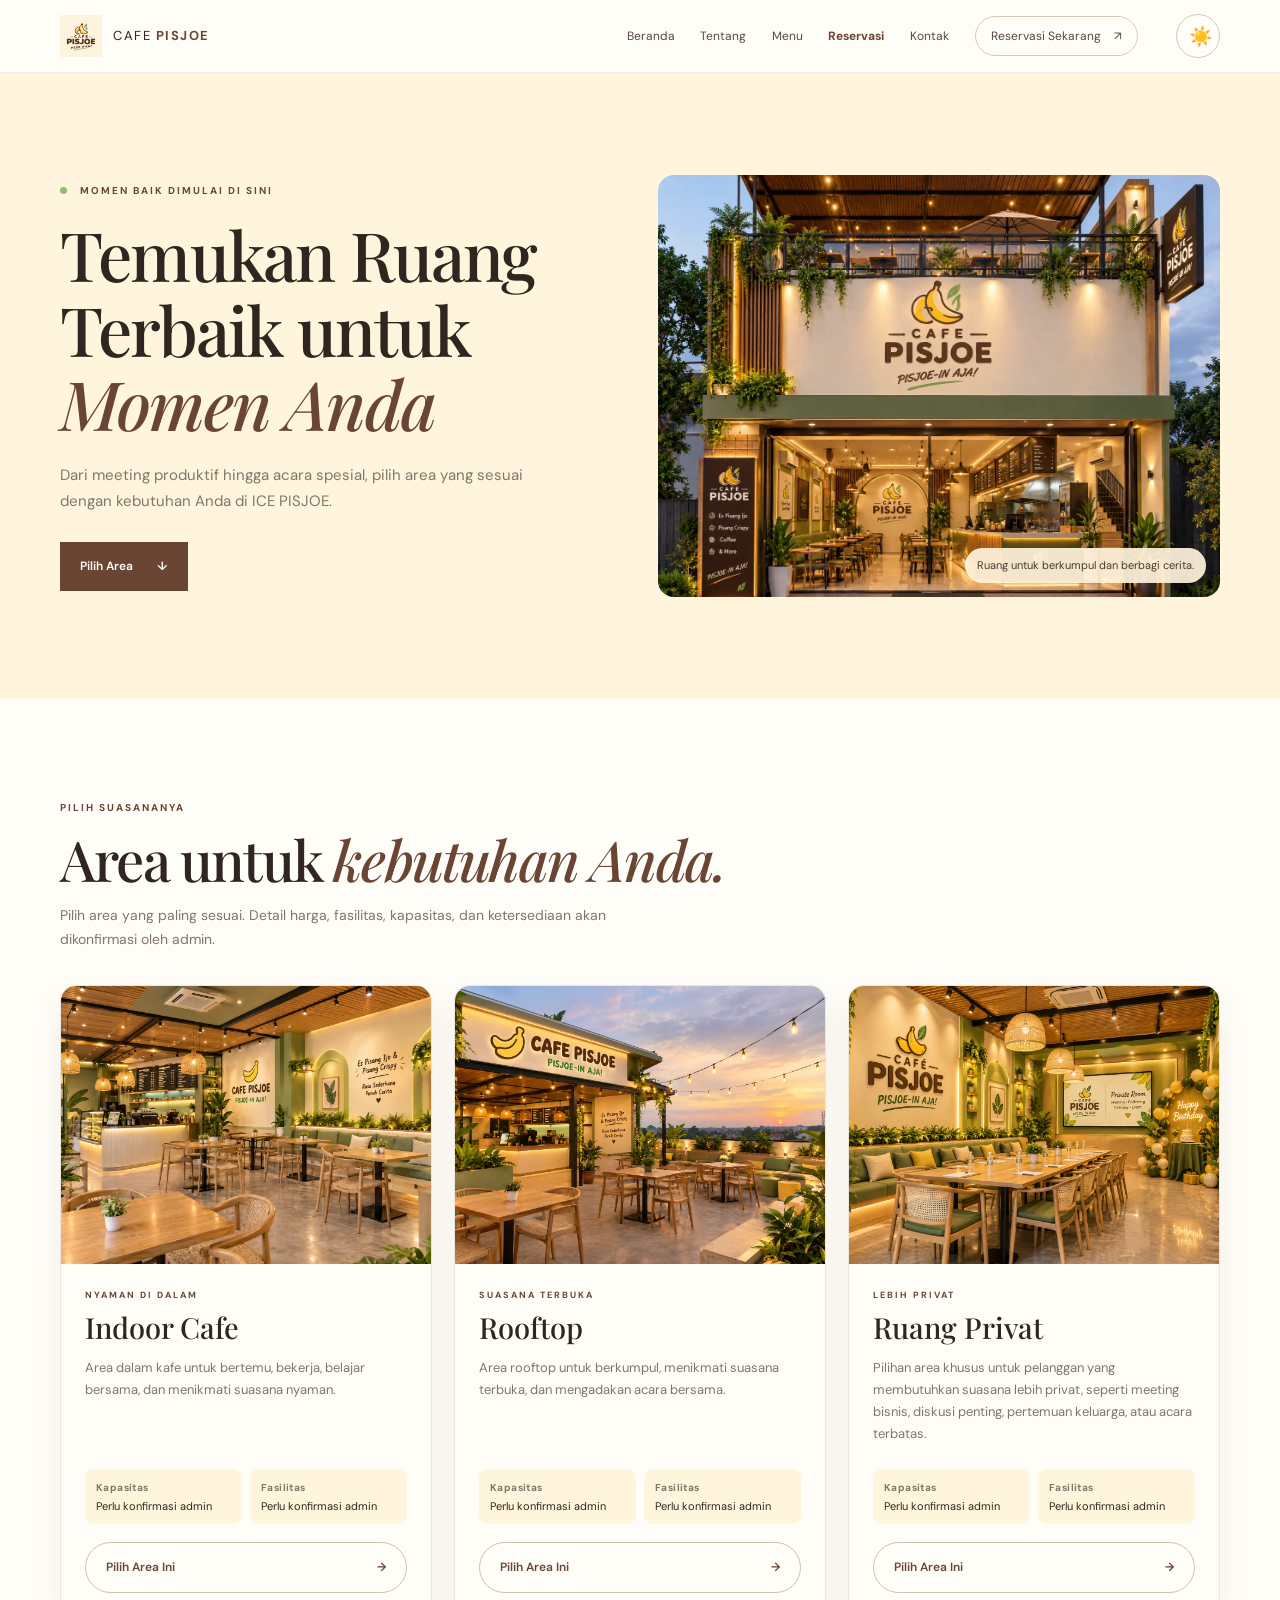
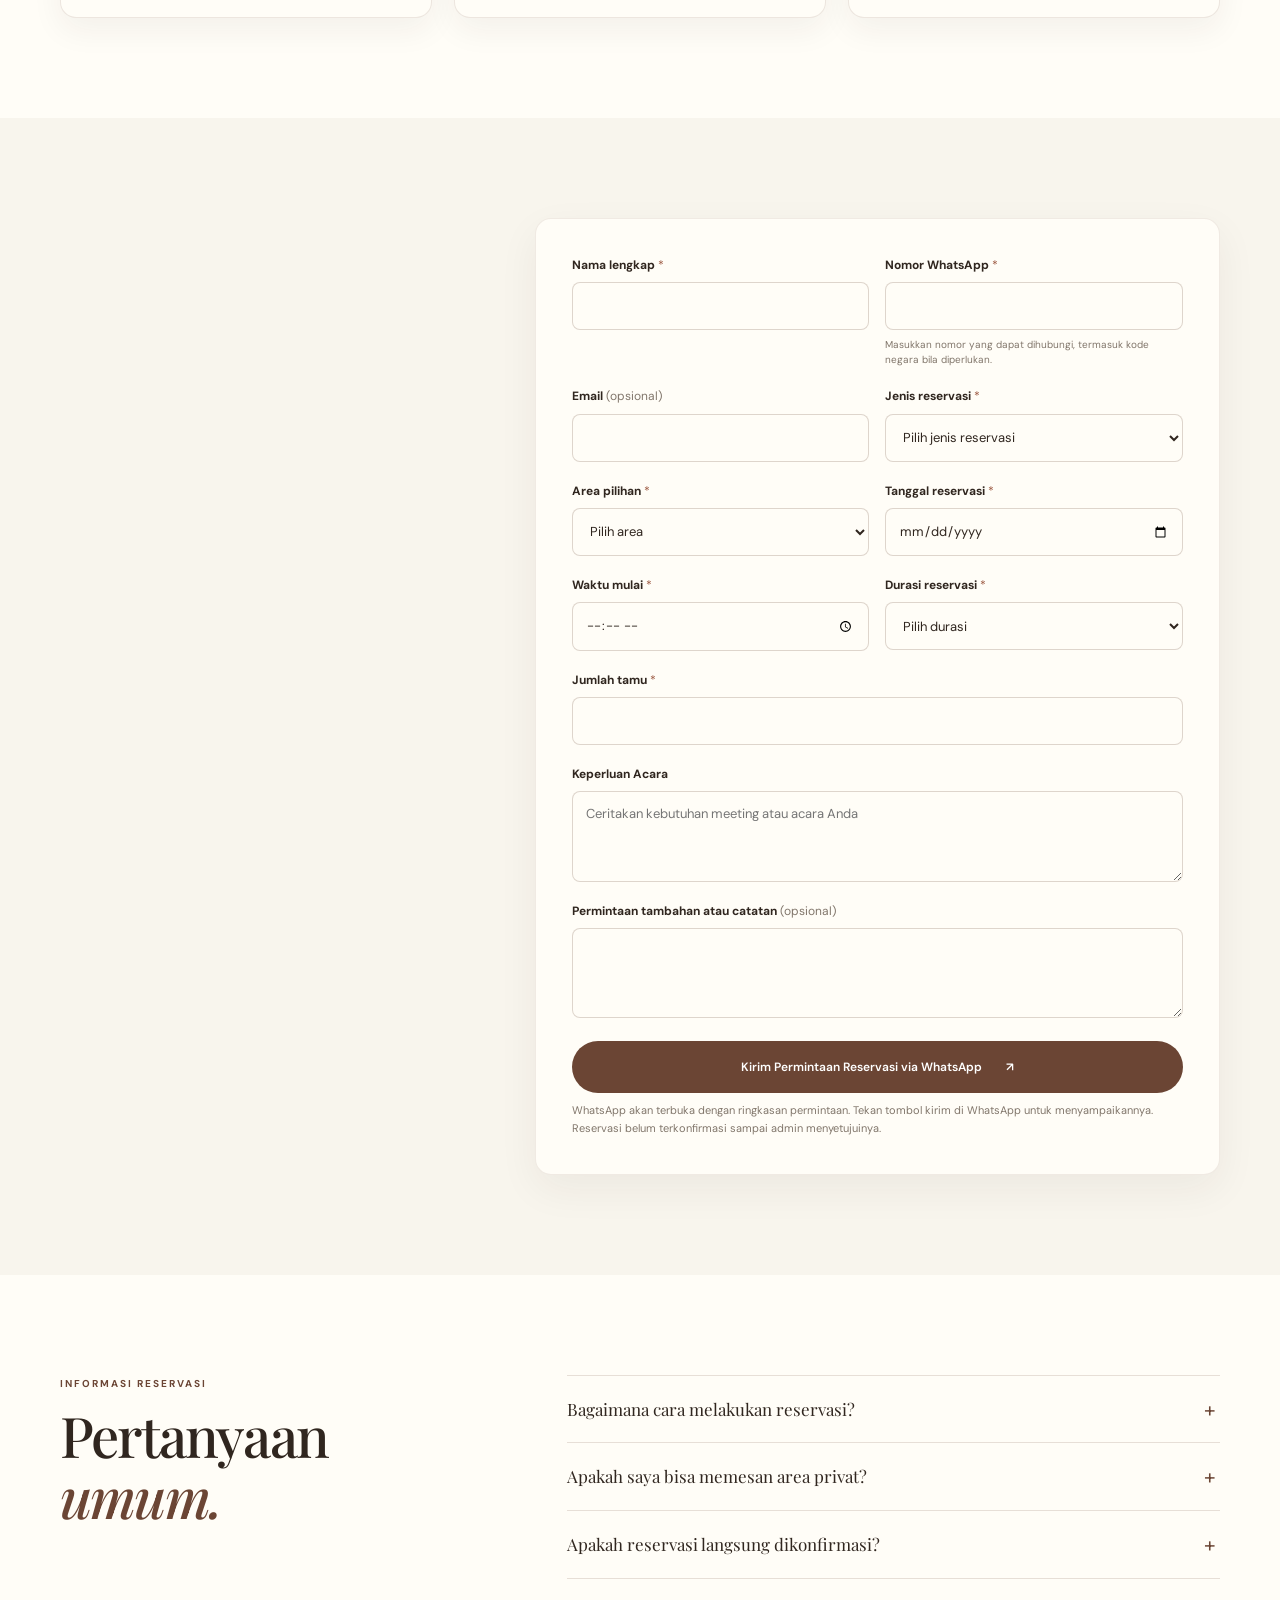
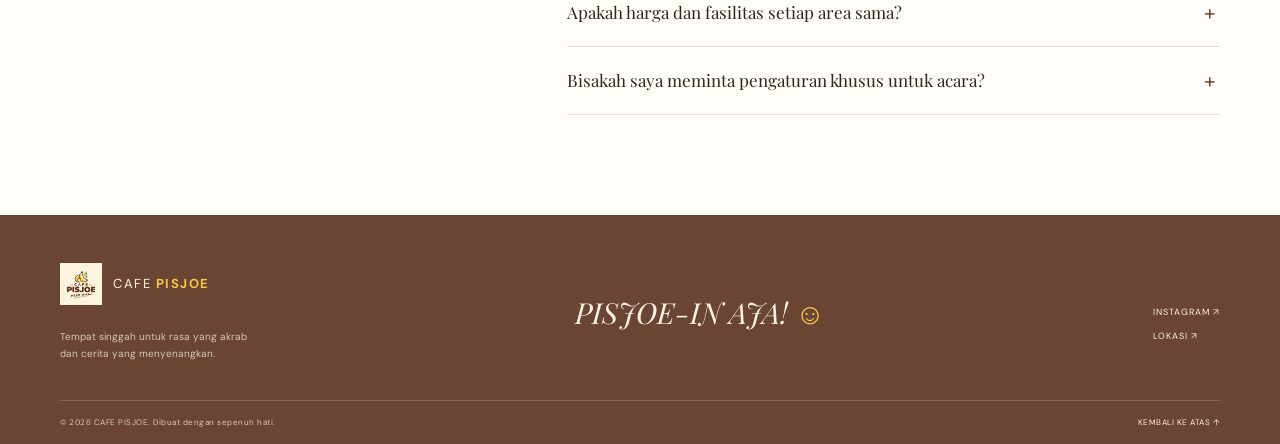
==== commit a8f3e8ba: "Fix WebP image loading and menu placeholders" ====
--- a/reservasi.html
+++ b/reservasi.html
@@ -26,7 +26,7 @@
 <body class="reservation-page" id="top">
   <header class="site-header">
     <nav class="navbar container" aria-label="Navigasi utama">
-      <a class="brand" href="index.html#beranda" aria-label="CAFE PISJOE, beranda"><img class="brand-logo" src="images/logo.png" alt="Logo CAFE PISJOE"><span>CAFE <strong>PISJOE</strong></span></a>
+      <a class="brand" href="index.html#beranda" aria-label="CAFE PISJOE, beranda"><img class="brand-logo" src="images/logo.webp" alt="Logo CAFE PISJOE"><span>CAFE <strong>PISJOE</strong></span></a>
       <div class="nav-links" id="nav-links">
         <a href="index.html#beranda">Beranda</a>
         <a href="index.html#tentang">Tentang</a>
@@ -52,7 +52,7 @@
           <a class="button button-dark" href="#pilih-area">Pilih Area <span aria-hidden="true">↓</span></a>
         </div>
         <div class="reservation-hero-photo">
-          <img src="images/hero.jpg" alt="Suasana CAFE PISJOE" fetchpriority="high">
+          <img src="images/hero.webp" alt="Suasana CAFE PISJOE" fetchpriority="high">
           <span class="reservation-photo-caption">Ruang untuk berkumpul dan berbagi cerita.</span>
         </div>
       </div>
@@ -67,7 +67,7 @@
         </div>
         <div class="reservation-area-grid">
           <article class="reservation-area-card">
-            <div class="reservation-area-photo"><img src="images/interior-cafe.jpg" alt="Area dalam CAFE PISJOE" loading="lazy"></div>
+            <div class="reservation-area-photo"><img src="images/interior-cafe.webp" alt="Area dalam CAFE PISJOE" loading="lazy" decoding="async"></div>
             <div class="reservation-area-content">
               <p class="eyebrow">NYAMAN DI DALAM</p>
               <h3>Indoor Cafe</h3>
@@ -80,7 +80,7 @@
             </div>
           </article>
           <article class="reservation-area-card">
-            <div class="reservation-area-photo"><img src="images/rooftop.jpg" alt="Area rooftop CAFE PISJOE" loading="lazy"></div>
+            <div class="reservation-area-photo"><img src="images/rooftop.webp" alt="Area rooftop CAFE PISJOE" loading="lazy" decoding="async"></div>
             <div class="reservation-area-content">
               <p class="eyebrow">SUASANA TERBUKA</p>
               <h3>Rooftop</h3>
@@ -94,7 +94,7 @@
           </article>
           <article class="reservation-area-card">
             <div class="reservation-area-photo reservation-private-photo">
-              <img src="images/room-privat.jpg" alt="Room Privat ICE PISJOE" loading="lazy">
+              <img src="images/room-privat.webp" alt="Room Privat ICE PISJOE" loading="lazy" decoding="async">
               <div class="reservation-private-placeholder reservation-image-fallback" aria-hidden="true">
                 <span class="reservation-placeholder-icon">✦</span>
                 <span>Foto area privat akan ditambahkan</span>
@@ -218,7 +218,7 @@
 
   <footer class="footer">
     <div class="container footer-main">
-      <div><a class="brand footer-brand" href="index.html#beranda"><img class="brand-logo" src="images/logo.png" alt="Logo CAFE PISJOE"><span>CAFE <strong>PISJOE</strong></span></a><p>Tempat singgah untuk rasa yang akrab<br>dan cerita yang menyenangkan.</p></div>
+      <div><a class="brand footer-brand" href="index.html#beranda"><img class="brand-logo" src="images/logo.webp" alt="Logo CAFE PISJOE"><span>CAFE <strong>PISJOE</strong></span></a><p>Tempat singgah untuk rasa yang akrab<br>dan cerita yang menyenangkan.</p></div>
       <div class="footer-tagline">PISJOE-IN AJA! <span>☺</span></div>
       <div class="footer-social"><a href="reservasi.html" aria-current="page">RESERVASI ↗</a><a href="https://www.instagram.com/anggimlvn?stkn=bTQ1YjJnZW9vN2g3" target="_blank" rel="noreferrer">INSTAGRAM ↗</a><a href="index.html#lokasi">LOKASI ↗</a></div>
     </div>
--- a/style.css
+++ b/style.css
@@ -36,6 +36,7 @@
 .menu-slide-image .menu-real-image{position:absolute;inset:0;display:block;width:100%;height:100%;min-height:0;object-fit:contain;background:var(--cream)}
 .menu-slide-image .menu-real-image[hidden]{display:none}
 .menu-photo-placeholder{position:absolute;inset:0;z-index:1;display:flex;flex-direction:column;align-items:center;justify-content:center;gap:8px;padding:18px;text-align:center;color:var(--brown);background:linear-gradient(145deg,var(--cream),#e7efdf)}
+.menu-photo-placeholder[hidden]{display:none}
 .menu-photo-icon{font-size:clamp(38px,7vw,60px);line-height:1}
 .menu-photo-text{font-size:clamp(12px,2vw,15px);font-weight:600;letter-spacing:.2px}
 .menu-slide-copy h4,.menu-slide-copy .menu-description,.menu-price{overflow-wrap:anywhere}
